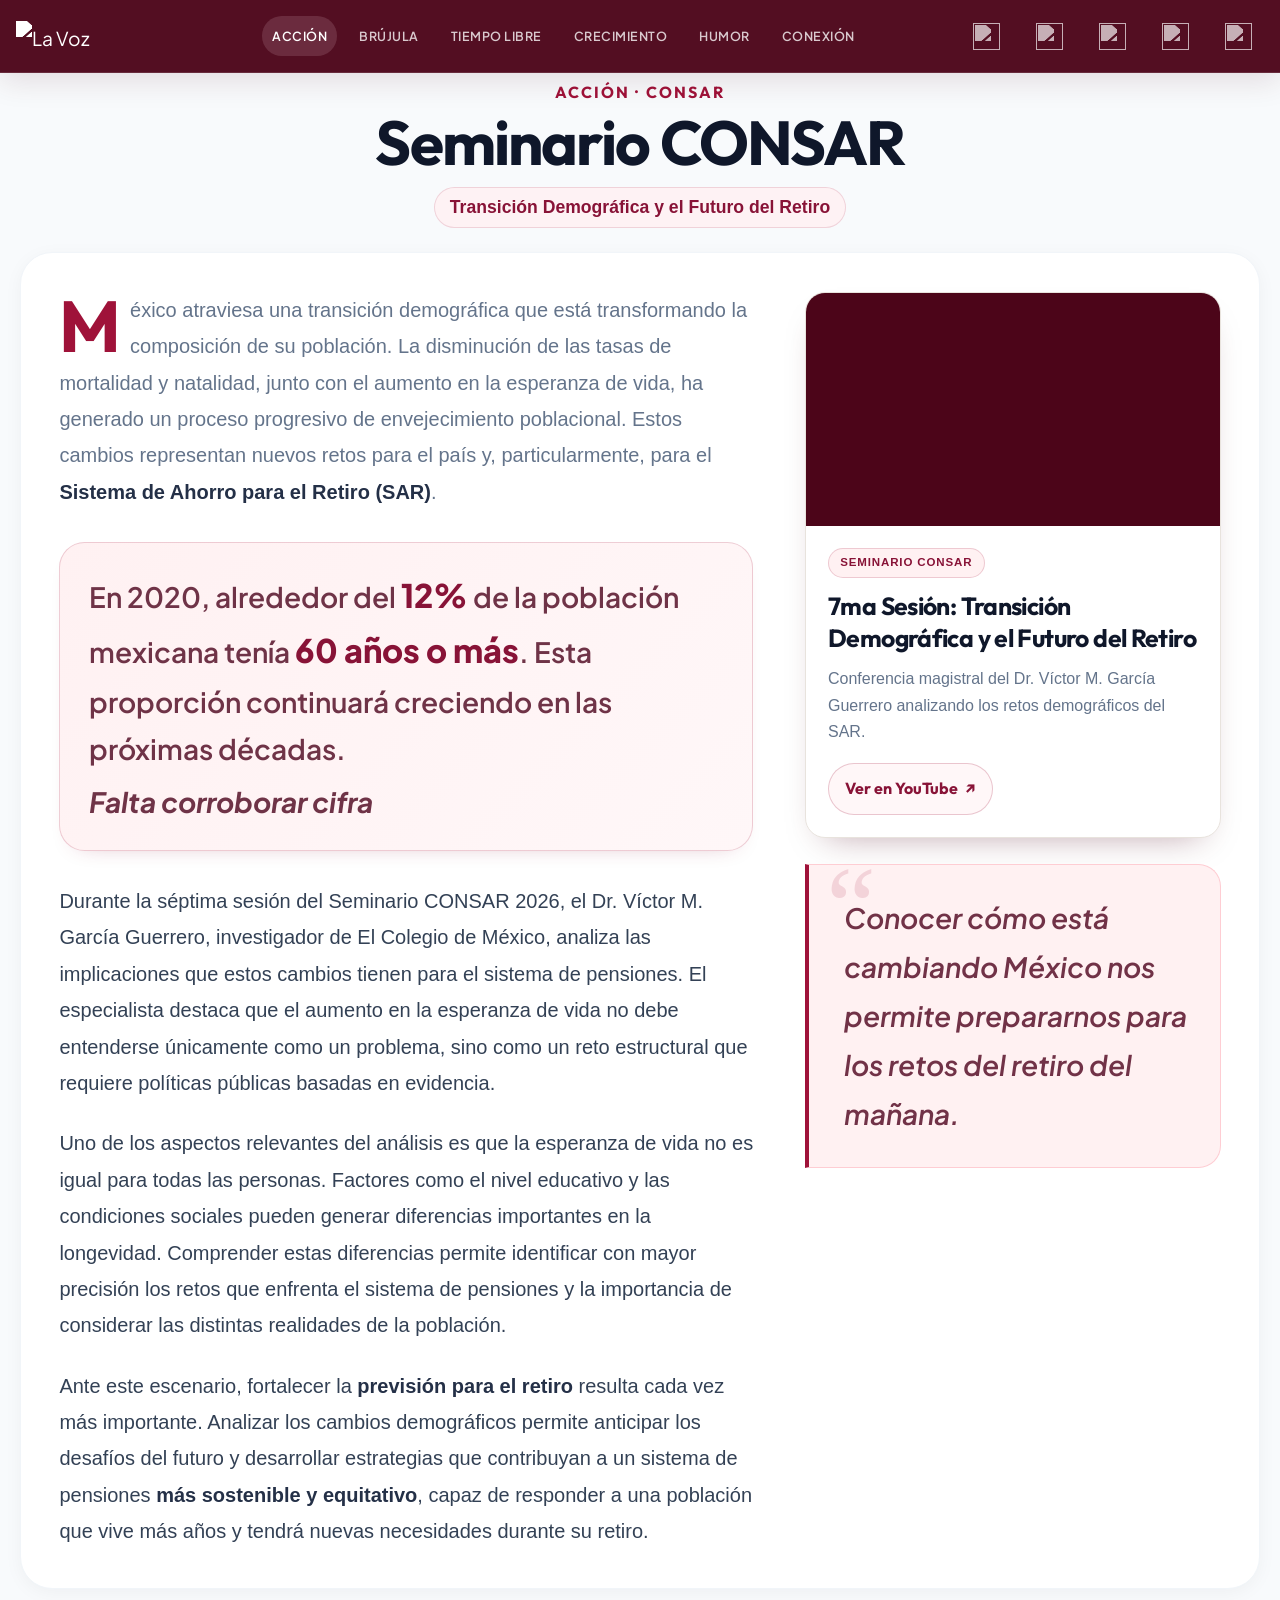
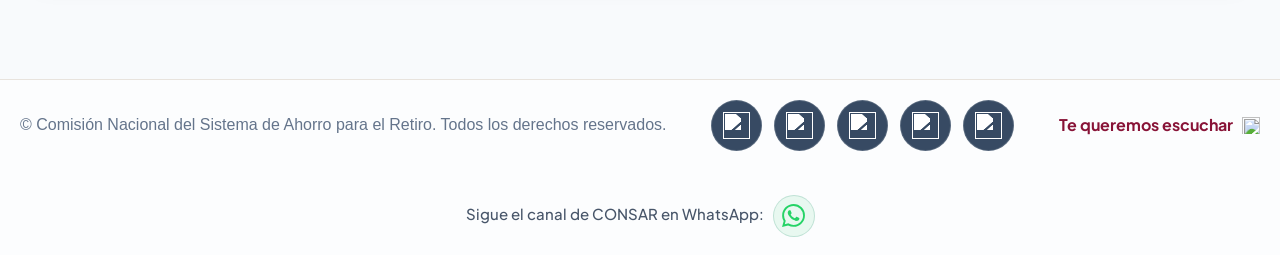
==== accion.html @ e06fd796 "Cambios de ayer" ====
<!doctype html>
<html lang="es">
<head>
    <script async src="https://www.googletagmanager.com/gtag/js?id=G-C08WHWTTN7"></script>
    <script>
        window.dataLayer = window.dataLayer || [];
        function gtag() { dataLayer.push(arguments); }
        gtag('js', new Date());
        gtag('config', 'G-C08WHWTTN7');
    </script>
    <meta charset="utf-8">
    <meta name="viewport" content="width=device-width, initial-scale=1">
    <meta name="description" content="Seminario CONSAR.">
    <meta name="theme-color" content="#4c0519">
    <title>La Voz | Acción</title>
    <link rel="icon" href="img/favicon_la_voz.webp" type="image/webp">
    <link rel="preconnect" href="https://fonts.googleapis.com">
    <link rel="preconnect" href="https://fonts.gstatic.com" crossorigin>
    <link href="https://fonts.googleapis.com/css2?family=DM+Serif+Display&amp;family=Outfit:wght@600;700;800&amp;family=Plus+Jakarta+Sans:wght@400;500;600;700;800&amp;display=swap" rel="stylesheet">
    <link rel="stylesheet" href="css/normalize.css">
    <link rel="stylesheet" href="css/style.css?v=20260825-2">
    <link rel="stylesheet" href="css/accion.css?v=20260826-1">
</head>

<body class="page-accion">
    <header class="header">
        <div class="header__container">
            <a class="header__logo" href="index.html" aria-label="Ir al inicio de La Voz">
                <img class="header__logo--img" src="img/logo_la_voz.svg" alt="La Voz" width="440" height="89">
            </a>

            <button class="hamburger" id="hamburger" type="button" aria-label="Abrir menú de navegación" aria-controls="nav-menu" aria-expanded="false">
                <span></span><span></span><span></span>
            </button>

            <nav class="navegacion" id="nav-menu" aria-label="Navegación principal">
                <a class="navegacion__enlace navegacion__enlace--activo" href="accion.html" aria-current="page">Acción</a>
                <a class="navegacion__enlace" href="brujula.html">Brújula</a>
                <a class="navegacion__enlace" href="tiempo_libre.html">Tiempo libre</a>
                <a class="navegacion__enlace" href="crecimiento.html">Crecimiento</a>
                <a class="navegacion__enlace" href="humor.html">Humor</a>
                <a class="navegacion__enlace" href="conexion.html">Conexión</a>
            </nav>

            <div class="header__topbar">
                <div class="iconsLinks" role="group" aria-label="Redes sociales de CONSAR">
                    <a href="https://www.facebook.com/ConsarMexico/?locale=es_LA" target="_blank" rel="noopener noreferrer" aria-label="Facebook de CONSAR"><img class="icon" src="img/icons/facebook.svg" alt=""></a>
                    <a href="https://x.com/consar_mx?lang=es" target="_blank" rel="noopener noreferrer" aria-label="X de CONSAR"><img class="icon" src="img/icons/twitterX.svg" alt=""></a>
                    <a href="https://www.instagram.com/consar_mx/?hl=es" target="_blank" rel="noopener noreferrer" aria-label="Instagram de CONSAR"><img class="icon" src="img/icons/instagram.svg" alt=""></a>
                    <a href="https://www.youtube.com/user/CONSARMexico" target="_blank" rel="noopener noreferrer" aria-label="YouTube de CONSAR"><img class="icon" src="img/icons/youtube.svg" alt=""></a>
                    <a href="https://www.tiktok.com/@consar_mx" target="_blank" rel="noopener noreferrer" aria-label="TikTok de CONSAR"><img class="icon" src="img/icons/tiktok.svg" alt=""></a>
                </div>
            </div>
        </div>
    </header>

    <main class="action-main" id="contenido-principal">
        <article class="action-article" id="action-article" aria-labelledby="action-title">
            <header class="action-article__header">
                <p class="action-kicker">Acción · CONSAR</p>
                <h1 id="action-title" style="font-size: clamp(44px, 6vw, 62px);">Seminario CONSAR</h1>
                <p class="action-deck">Transición Demográfica y el Futuro del Retiro</p>
            </header>

            <div class="action-card">
            <div class="action-layout">
                <div class="action-copy">
                    <p class="action-lead">México atraviesa una transición demográfica que está transformando la composición de su población. La disminución de las tasas de mortalidad y natalidad, junto con el aumento en la esperanza de vida, ha generado un proceso progresivo de envejecimiento poblacional. Estos cambios representan nuevos retos para el país y, particularmente, para el <strong>Sistema de Ahorro para el Retiro (SAR)</strong>.</p>

                    <aside class="action-stat" aria-label="Cifra demográfica destacada de la población mexicana en 2020">
                        <span>En 2020, alrededor del <strong class="action-stat__inline-value">12%</strong> de la población mexicana tenía <strong class="action-stat__inline-value">60 años o más</strong>. Esta proporción continuará creciendo en las próximas décadas. <em class="action-stat__note">Falta corroborar cifra</em></span>
                    </aside>

                    <p>Durante la séptima sesión del Seminario CONSAR 2026, el Dr. Víctor M. García Guerrero, investigador de El Colegio de México, analiza las implicaciones que estos cambios tienen para el sistema de pensiones. El especialista destaca que el aumento en la esperanza de vida no debe entenderse únicamente como un problema, sino como un reto estructural que requiere políticas públicas basadas en evidencia.</p>

                    <p>Uno de los aspectos relevantes del análisis es que la esperanza de vida no es igual para todas las personas. Factores como el nivel educativo y las condiciones sociales pueden generar diferencias importantes en la longevidad. Comprender estas diferencias permite identificar con mayor precisión los retos que enfrenta el sistema de pensiones y la importancia de considerar las distintas realidades de la población.</p>

                    <p>Ante este escenario, fortalecer la <strong>previsión para el retiro</strong> resulta cada vez más importante. Analizar los cambios demográficos permite anticipar los desafíos del futuro y desarrollar estrategias que contribuyan a un sistema de pensiones <strong>más sostenible y equitativo</strong>, capaz de responder a una población que vive más años y tendrá nuevas necesidades durante su retiro.</p>
                </div>

                <aside class="action-aside" aria-label="Contenido destacado de CONSAR">
                    <article class="action-media-card" aria-labelledby="seminario-video-title">
                        <div class="action-media-card__video">
                            <iframe src="https://www.youtube-nocookie.com/embed/Mvxvnb5dkEo" title="7ma Sesión del Seminario CONSAR: Transición Demográfica y el Futuro del Retiro" loading="lazy" referrerpolicy="strict-origin-when-cross-origin" allow="accelerometer; autoplay; clipboard-write; encrypted-media; gyroscope; picture-in-picture; web-share" allowfullscreen></iframe>
                        </div>
                        <div class="action-media-card__content">
                            <p class="action-media-card__badge">Seminario CONSAR</p>
                            <h2 id="seminario-video-title">7ma Sesión: Transición Demográfica y el Futuro del Retiro</h2>
                            <p>Conferencia magistral del Dr. Víctor M. García Guerrero analizando los retos demográficos del SAR.</p>
                            <a href="https://www.youtube.com/watch?v=Mvxvnb5dkEo" target="_blank" rel="noopener noreferrer">Ver en YouTube <span aria-hidden="true">↗</span></a>
                        </div>
                    </article>
                    <blockquote class="action-summary">
                        <span aria-hidden="true">“</span>
                        <p>Conocer cómo está cambiando México nos permite prepararnos para los retos del retiro del mañana.</p>
                    </blockquote>
                </aside>
            </div>
            </div>
        </article>
    </main>

    <footer class="footer">
        <div class="footer__inner">
            <p class="footer__texto2">© Comisión Nacional del Sistema de Ahorro para el Retiro. Todos los derechos reservados.</p>
            <div class="footer-socials" role="group" aria-label="Redes sociales de CONSAR">
                <a href="https://www.facebook.com/ConsarMexico/?locale=es_LA" target="_blank" rel="noopener noreferrer" aria-label="Facebook de CONSAR"><img src="img/icons/facebook.svg" alt=""></a>
                <a href="https://x.com/consar_mx?lang=es" target="_blank" rel="noopener noreferrer" aria-label="X de CONSAR"><img src="img/icons/twitterX.svg" alt=""></a>
                <a href="https://www.instagram.com/consar_mx/?hl=es" target="_blank" rel="noopener noreferrer" aria-label="Instagram de CONSAR"><img src="img/icons/instagram.svg" alt=""></a>
                <a href="https://www.youtube.com/user/CONSARMexico" target="_blank" rel="noopener noreferrer" aria-label="YouTube de CONSAR"><img src="img/icons/youtube.svg" alt=""></a>
                <a href="https://www.tiktok.com/@consar_mx" target="_blank" rel="noopener noreferrer" aria-label="TikTok de CONSAR"><img src="img/icons/tiktok.svg" alt=""></a>
            </div>
            <a class="footer__contact" href="mailto:comunicacion_interna@consar.gob.mx"><span>Te queremos escuchar</span><img class="icon--sobre" src="img/icons/sobre.svg" alt="" width="32" height="32"></a>
        </div>
        <p class="footer__whatsapp-row">Sigue el canal de CONSAR en WhatsApp: <a href="https://whatsapp.com/channel/0029VbD3v7bCsU9HXTioib1q" target="_blank" rel="noopener noreferrer" aria-label="Abrir canal de CONSAR en WhatsApp"><img src="img/icons/whatsapp.svg" alt="" aria-hidden="true"></a></p>
    </footer>

    <script src="js/logica.js?v=20260821-2"></script>
</body>
</html>
---- css/style.css ----
:root {
    --primario: #c400ff;
    --primarioAccion: #ef3e3e;
    --primarioBrujula: #0010ff;
    --primarioTiempo: #fc00c0;
    --primarioCrecimiento: #ede053;
    --primarioHumor: #e75915;
    --primarioConexion: #04d334;
    --blanco: white;
    --gris: rgb(95, 93, 93);
    --negro: black;
    --footer: rgb(106, 108, 108);
    --azul: rgb(25, 25, 254);
    --rojo: rgb(219, 102, 102);

    /** Fuentes principales **/
    --fuentePrimaria: "Montserrat", sans-serif;
    --fuenteSecundaria: "Audiowide", sans-serif;
    --fuenteSecundaria2: "Ephesis", cursive;
    --fuenteContenidos: "Noto Sans", sans-serif;
    /* "Roboto Mono", monospace; */
}

/** Snipet **/
/** "https://www.paulirish.com/2012/box-sizing-border-box-ftw/" **/
html {
    box-sizing: border-box;
    font-size: 62.5%;
    /** 1 rem es 10px **/
}

/* --------------- GOLBALES --------------- */
*,
*:before,
*:after {
    box-sizing: inherit;
}

/** Globales **/
body {
    background-color: var(--primario);
    font-size: 1.6rem;
    line-height: 1.5;
}

h1 {
    font-size: 8rem;
    color: var(--negro);
    font-family: var(--fuenteSecundaria);
}

p {
    font-family: Arial, Helvetica, sans-serif;
    font-size: 1.8rem;
    color: var(--negro);
}

a {
    text-decoration: none;
}

img {
    max-width: 100%;
}

/** ---------------- Header Institucional ---------------- **/
:root {
    --color-navy: #0b2341;
    --color-navy-dark: #061528;
    --color-azul-acento: #0070d2;
    --color-azul-hover: #38bdf8;
    --sombra-header: 0 4px 20px rgba(6, 21, 40, 0.15);
}

.header {
    background: linear-gradient(180deg, var(--color-navy) 0%, var(--color-navy-dark) 100%) !important;
    position: sticky;
    top: 0;
    z-index: 1000;
    box-shadow: var(--sombra-header);
    width: 100%;
    display: block;
    padding: 0;
}

@media (min-width: 768px) {
    .header {
        position: sticky;
        width: 100%;
        display: block;
        padding: 0;
        background: linear-gradient(180deg, var(--color-navy) 0%, var(--color-navy-dark) 100%) !important;
    }
}

.header__container {
    max-width: 1280px;
    margin: 0 auto;
    padding: 1.5rem 2.5rem 0.5rem;
    position: relative;
    display: flex;
    flex-direction: column;
    align-items: center;
}

/* Redes Sociales en la esquina superior derecha */
.header__topbar {
    width: 100%;
    display: flex;
    justify-content: flex-end;
    align-items: center;
    position: absolute;
    top: 1.5rem;
    right: 2.5rem;
    z-index: 10;
}

.iconsLinks {
    display: flex;
    align-items: center;
    gap: 1.2rem;
    padding: 0;
    margin: 0;
}

.iconsLinks a {
    display: flex;
    align-items: center;
    justify-content: center;
    width: 3.4rem;
    height: 3.4rem;
    border-radius: 50%;
    background-color: rgba(255, 255, 255, 0.08);
    transition: all 0.25s ease;
    opacity: 0.9;
}

.iconsLinks a:hover {
    transform: translateY(-2px);
    background-color: rgba(255, 255, 255, 0.2);
    opacity: 1;
}

.iconsLinks .icon {
    width: 2rem;
    height: 2rem;
}

/* Patrón único de redes sociales para todas las cabeceras del portal */
.header .header__topbar .iconsLinks {
    display: flex;
    align-items: center;
    gap: 0.75rem;
    padding: 0;
    margin: 0;
}

.header .header__topbar .iconsLinks a {
    display: grid;
    place-items: center;
    width: 3.2rem;
    height: 3.2rem;
    border: 1px solid transparent;
    border-radius: 50%;
    background: transparent;
    opacity: 0.78;
    transition: opacity 0.2s ease, filter 0.2s ease, background-color 0.2s ease, transform 0.2s ease;
}

.header .header__topbar .iconsLinks a:hover,
.header .header__topbar .iconsLinks a:focus-visible {
    background-color: rgb(255 255 255 / 10%);
    opacity: 1;
    filter: brightness(1.12);
    transform: translateY(-1px);
}

.header .header__topbar .iconsLinks a:focus-visible {
    outline: 2px solid rgb(255 255 255 / 72%);
    outline-offset: 2px;
}

.header .header__topbar .iconsLinks .icon {
    display: block;
    width: 1.7rem;
    height: 1.7rem;
    filter: brightness(0) invert(1);
}

/* Logo Central */
.header__branding {
    margin: 0.5rem 0 1.5rem;
    display: flex;
    justify-content: center;
    align-items: center;
}

.header__logo {
    display: inline-block;
    transition: transform 0.3s ease, filter 0.3s ease;
    width: auto;
    margin: 0;
}

.header__logo:hover {
    transform: scale(1.02);
    filter: drop-shadow(0 0 12px rgba(255, 255, 255, 0.25));
}

.header__logo--img {
    width: 28rem;
    max-width: 90vw;
    height: auto;
    display: block;
    margin: 0 auto;
}

@media (min-width: 768px) {
    .header__logo {
        margin: 0;
    }
    .header__logo--img {
        width: 28rem;
        margin: 0 auto;
    }
}

/** ---------------- footer ---------------- **/
.footer {
    background-color: var(--footer);
    text-align: center;
    padding: 2rem 1rem;
    /* Espaciado interno para que respire en el celular */
    margin-top: auto;
    display: flex;
    flex-direction: column;
    /* Apila los elementos verticalmente */
    gap: 1.5rem;
    /* Espacio entre el correo y los textos */
    align-items: center;
}

.correo {
    display: flex;
    justify-content: center;
    align-items: center;
    gap: 0.8rem;
}

.icon--sobre {
    width: 4rem;
}

.footer__texto,
.footer__texto2 {
    font-family: var(--fuentePrimaria);
    font-size: 1.4rem;
    color: var(--blanco);
    margin: 0.5rem 0;
}

.footer__texto {
    font-weight: bold;
}

/* ---------------- Navegación Institucional ---------------- */
.hamburger {
    display: none;
    cursor: pointer;
    background: none;
    border: none;
    padding: 0.8rem;
    flex-direction: column;
    gap: 5px;
    position: absolute;
    top: 1.8rem;
    left: 1.8rem;
    z-index: 1100;
}

.hamburger span {
    display: block;
    width: 26px;
    height: 3px;
    background-color: #ffffff;
    border-radius: 2px;
    transition: 0.3s ease;
}

.navegacion {
    display: flex;
    justify-content: center;
    align-items: center;
    gap: 3.5rem;
    width: 100%;
    padding: 1.2rem 0;
    border-top: 1px solid rgba(255, 255, 255, 0.12);
    background-color: transparent;
    transition: max-height 0.3s ease-in-out;
}

.navegacion__enlace {
    font-family: var(--fuentePrimaria);
    font-size: 1.4rem;
    font-weight: 600;
    letter-spacing: 1px;
    text-transform: uppercase;
    color: rgba(255, 255, 255, 0.9);
    position: relative;
    padding: 0.6rem 0.4rem;
    transition: color 0.25s ease;
    display: inline-flex;
    align-items: center;
    gap: 6px;
}

.navegacion__enlace::after {
    content: '';
    position: absolute;
    bottom: 0;
    left: 50%;
    width: 0;
    height: 2px;
    background-color: var(--color-azul-hover, #38bdf8);
    transition: width 0.25s ease, left 0.25s ease;
    border-radius: 2px;
}

.navegacion__enlace:hover {
    color: var(--color-azul-hover, #38bdf8);
}

.navegacion__enlace:hover::after,
.navegacion__enlace--activo::after {
    width: 100%;
    left: 0;
}

.navegacion__enlace--activo {
    color: var(--color-azul-hover, #38bdf8);
    font-weight: 700;
}

.gif {
    display: inline-block;
    width: 2.8rem;
    height: auto;
    vertical-align: middle;
}

.navegacion__enlace--gif {
    display: inline-flex;
    align-items: center;
    gap: 6px;
    text-decoration: none;
}

/* --- Ajustes para Móvil (768px o menos) --- */
@media (max-width: 768px) {
    .header__container {
        padding: 1.2rem 1.5rem;
        flex-direction: row;
        justify-content: center;
    }

    .header__topbar {
        position: static;
        width: auto;
        margin-left: auto;
    }

    .iconsLinks {
        gap: 0.8rem;
    }

    .iconsLinks a {
        width: 2.8rem;
        height: 2.8rem;
    }

    .iconsLinks .icon {
        width: 1.8rem;
        height: 1.8rem;
    }

    .header__branding {
        margin: 0;
    }

    .header__logo--img {
        width: 18rem;
    }

    .hamburger {
        display: flex;
    }

    .navegacion {
        display: flex;
        flex-direction: column;
        gap: 1.5rem;
        position: absolute;
        top: 100%;
        left: 0;
        width: 100%;
        background-color: var(--color-navy, #0b2341);
        padding: 0;
        max-height: 0;
        overflow: hidden;
        opacity: 0;
        visibility: hidden;
        box-shadow: 0 10px 20px rgba(0, 0, 0, 0.25);
        border-top: 1px solid rgba(255, 255, 255, 0.1);
        transition: max-height 0.4s ease, opacity 0.3s ease, padding 0.4s ease;
        z-index: 100;
    }

    .navegacion--active {
        opacity: 1;
        visibility: visible;
        max-height: 450px;
        padding: 2rem 0;
    }

    .navegacion__enlace {
        width: 100%;
        text-align: center;
        justify-content: center;
        padding: 1rem 0;
    }

    .navegacion__enlace::after {
        display: none;
    }

    .navegacion__enlace:hover {
        background-color: rgba(255, 255, 255, 0.08);
    }
}

/* ----------------- Paguina de INICIO ----------------- */
.seccion__inicio {
    display: flex;
    justify-content: center;
    padding: 0 0 3rem 0;
}

.grid__caja--inicio {
    border: 0.1rem solid black;
    /* Borde exterior */
    box-shadow: inset 0 0 0 0.2rem black;
    /* Borde interno */

    position: relative;
    display: grid;
    grid-template-columns: repeat(2, 1fr);
    align-items: center;
    width: 90%;
    background-color: var(--blanco);
    padding: 1rem;
    border-radius: 1rem;
    gap: 1rem;

    /* Imagen de fondo en el contenedor */
    background-image: url(../img/mesa.svg);
    background-size: cover;
    /* Hace que cubra todo el contenedor */
    background-position: center;
    /* Centra la imagen */
    background-repeat: no-repeat;
    /* Evita que se repita */
}

@media (min-width: 768px) {
    .grid__caja--inicio {
        grid-template-columns: repeat(3, 1fr);
    }
}

.puerquito {
    display: flex;
    width: 100%;
    justify-self: center;
    animation:
        aparecer 0.8s cubic-bezier(0.25, 0.46, 0.45, 0.94) both,
        flotar 3s ease-in-out infinite 0.8s;
}

@media (min-width: 768px) {
    .puerquito {
        grid-column: 1/2;
        grid-row: 1/4;
    }
}

/* Animación de entrada */
@keyframes aparecer {
    0% {
        transform: translateX(-50px);
        opacity: 0;
    }

    100% {
        transform: translateX(0);
        opacity: 1;
    }
}

/* Animación de bucle */
@keyframes flotar {

    0%,
    100% {
        transform: translateY(0);
    }

    50% {
        transform: translateY(-15px);
    }
}

.mes__img {
    position: relative;
    justify-self: center;
}

.boton__puntero {
    display: flex;
    
    justify-content: center;
   
    align-items: center;
    
    gap: 0rem;
   
    width: 100%;
    grid-column: 1/3;
    grid-row: 2/3;
}

@media (min-width: 768px) {
    .boton__puntero {
        grid-column: 2/3;
        grid-row: 2/3;
        position: relative;
        bottom: 150%;
    }
}


.puntero {
    justify-self: start;
    position: relative;
    width: 4rem;
}

.botonCumpleaños {
    display: table;
    align-items: center;
    width: 15rem;
}

.imagen_temporada {
    display: flex;
    width: 80%;
    justify-self: flex-end;
    align-self: end;
    /* ... tus estilos actuales ... */
    animation: aparecer_imagen_temporada 0.8s cubic-bezier(0.25, 0.46, 0.45, 0.94) both;
}

@media (min-width: 768px) {
    .imagen_temporada {
        width: 70%;
    }
}

@keyframes aparecer_imagen_temporada {
    0% {
        transform: translateX(50px);
        /* Viene desde la derecha */
        opacity: 0;
    }

    100% {
        transform: translateX(0);
        opacity: 1;
    }
}

/* --------- Efecto boton cumpleaños -------- */
.botonCumpleaños__boton {
    text-transform: uppercase;
    padding: 14px 28px;
    font-size: 18px;
    font-family: var(--fuentePrimaria);
    color: #fff;
    /* Fondo inicial */
    background: #c022b5;
    border: none;
    border-radius: 50px;
    cursor: pointer;
    box-shadow: 0 8px 20px rgba(255, 111, 145, 0.45);

    /* Preparar la transición de tamaño */
    transition: transform 0.2s ease;

    /* Aplicar la animación de colores infinita */
    animation: coloresVivos 6s infinite alternate;
}

/* Efecto de aumento de tamaño al pasar el mouse (15% más grande) */
.botonCumpleaños__boton:hover {
    transform: scale(1.15);
}

/* Animación de los colores del botón */
@keyframes coloresVivos {
    0% {
        background-color: #c022b5;
        /* Color 1 */
    }

    50% {
        background-color: #ff9671;
        /* Color 2 */
    }

    100% {
        background-color: #27d282;
        /* Color 3 */
    }
}

.contenedor__mes {
    display: grid;
    width: 100%;
    grid-column: 1/3;
    grid-row: 2/3;
}

@media (min-width: 768px) {
    .contenedor__mes {
        grid-column: 2/3;
        grid-row: 1/2;
    }
}


.texto__caja--auto {
    display: inline-flex;
    padding: 0 1rem;
    font-family: var(--fuentePrimaria);
    text-transform: uppercase;
    background-color: var(--negro);
    color: var(--blanco);
    border-radius: 1rem;
    justify-content: center;
    font-weight: bold;
    font-size: 4rem;
    margin-top: 0;
    /* Quita el espacio exterior arriba */
    margin-bottom: 0;
    /* Quita el espacio exterior abajo */
    padding-top: 0;
    /* Quita el espacio interior arriba */
    padding-bottom: 0;
    /* Quita el espacio interior abajo */
    justify-self: flex-end;
}

.titulo_mes {
    font-family: var(--fuenteSecundaria);
    /**font-weight: bold;**/
    font-size: 12rem;
    margin-top: 0;
    /* Quita el espacio exterior arriba */
    margin-bottom: 0;
    /* Quita el espacio exterior abajo */
    padding-top: 0;
    /* Quita el espacio interior arriba */
    padding-bottom: 0;
    /* Quita el espacio interior abajo */
    justify-self: center;
}
/* Redes sociales del footer: patrón común */
.footer .footer-socials {
    display: flex;
    flex-direction: row;
    flex-wrap: nowrap;
    align-items: center;
    justify-content: center;
    gap: 0.75rem;
    margin: 0;
    padding: 0;
}
.footer .footer-socials a {
    display: grid;
    place-items: center;
    flex: 0 0 3.2rem;
    width: 3.2rem;
    height: 3.2rem;
    border: 1px solid rgb(255 255 255 / 16%);
    border-radius: 50%;
    background: #0b2341;
    opacity: 0.82;
    transition: opacity 0.2s ease, filter 0.2s ease, background-color 0.2s ease, transform 0.2s ease;
}
.footer .footer-socials a:hover,
.footer .footer-socials a:focus-visible {
    background-color: #123a68;
    opacity: 1;
    filter: brightness(1.1);
    transform: translateY(-1px);
}
.footer .footer-socials a:focus-visible {
    outline: 2px solid #60a5fa;
    outline-offset: 2px;
}
.footer .footer-socials img {
    display: block;
    width: 1.7rem;
    height: 1.7rem;
    filter: brightness(0) invert(1);
}

/* Iconos del header: valores calculados de la página Acción */
.header .header__topbar .iconsLinks {
    gap: 12px !important;
}

.header .header__topbar .iconsLinks a {
    width: 51px !important;
    height: 51px !important;
}

.header .header__topbar .iconsLinks .icon {
    width: 27px !important;
    height: 27px !important;
}

/* Footer uniforme: valores calculados de la página Acción */
.footer {
    padding: 0 !important;
    border-top: 1px solid #e8e3dd !important;
    background: rgb(255 255 255 / 64%) !important;
}

.footer .footer__inner {
    width: min(calc(100% - 32px), 1240px) !important;
    min-height: 86px !important;
    margin-inline: auto !important;
    padding: 20px 0 !important;
    display: flex !important;
    flex-direction: row !important;
    align-items: center !important;
    justify-content: space-between !important;
    gap: 20px !important;
    text-align: left !important;
}

.footer .footer__texto2 {
    font-family: var(--fuentePrimaria) !important;
    font-size: 16px !important;
    font-weight: 400 !important;
    line-height: 1.6 !important;
    color: #64748b !important;
    margin: 0 !important;
}

.footer .footer__contact {
    display: inline-flex !important;
    align-items: center !important;
    gap: 9px !important;
    font-family: "Plus Jakarta Sans", sans-serif !important;
    font-size: 16px !important;
    font-weight: 700 !important;
    line-height: 1.6 !important;
    color: #881337 !important;
    white-space: nowrap !important;
    text-decoration: none !important;
}

.footer .footer-socials {
    gap: 12px !important;
}

.footer .footer-socials a {
    flex-basis: 51px !important;
    width: 51px !important;
    height: 51px !important;
}

.footer .footer-socials img {
    width: 27px !important;
    height: 27px !important;
}

.footer .icon--sobre {
    width: 18px !important;
    height: 18px !important;
    filter: none !important;
}

.footer .footer__whatsapp-row {
    width: min(calc(100% - 32px), 1240px);
    margin: 0 auto;
    padding: 0 16px 18px;
    color: #475569;
    font-family: "Plus Jakarta Sans", sans-serif;
    font-size: 15px;
    font-weight: 500;
    line-height: 1.6;
    text-align: center;
}

.footer .footer__whatsapp-row a {
    width: 42px;
    height: 42px;
    display: inline-grid;
    place-items: center;
    margin-left: 6px;
    vertical-align: middle;
    color: #087f5b;
    background: #e8f8f0;
    border: 1px solid rgb(8 127 91 / 18%);
    border-radius: 50%;
    text-decoration: none;
    transition: color .2s ease, background-color .2s ease, transform .2s ease, box-shadow .2s ease;
}

.footer .footer__whatsapp-row img { width: 23px; height: 23px; display: block; }

.footer .footer__whatsapp-row a:hover,
.footer .footer__whatsapp-row a:focus-visible {
    color: #075e54;
    background: #d9f4e6;
    box-shadow: 0 7px 18px rgb(7 94 84 / 18%);
    transform: translateY(-2px);
}

@media (max-width: 860px) {
    .footer .footer__inner {
        width: min(calc(100% - 20px), 1240px) !important;
        min-height: 112px !important;
        flex-direction: column !important;
        justify-content: center !important;
        text-align: center !important;
    }

    .footer .footer__whatsapp-row {
        width: min(calc(100% - 20px), 1240px);
        padding-inline: 10px;
        font-size: 14px;
    }
}
---- css/accion.css ----
@import url("https://fonts.googleapis.com/css2?family=DM+Serif+Display&family=Outfit:wght@600;700;800&family=Plus+Jakarta+Sans:wght@400;500;600;700&display=swap");

:root {
  --action-bg: #f8fafc;
  --action-surface: #fff;
  --action-text: #0f172a;
  --action-body: #334155;
  --action-muted: #64748b;
  --action-wine-dark: #4c0519;
  --action-wine: #881337;
  --action-wine-light: #9f1239;
  --action-blush: #fff1f2;
  --action-gold: #c79a45;
  --action-border: #e8e3dd;
  --action-shadow: 0 4px 20px -2px rgba(15, 23, 42, .05);
  --action-ease: cubic-bezier(.16, 1, .3, 1);
}

html { font-size: 100%; scroll-behavior: smooth; }

body.page-accion {
  min-height: 100vh;
  margin: 0;
  background: var(--action-bg);
  color: var(--action-body);
  font-family: "Plus Jakarta Sans", sans-serif;
  font-size: 1rem;
  line-height: 1.8;
}

.page-accion *, .page-accion *::before, .page-accion *::after { box-sizing: border-box; }
.page-accion a { text-underline-offset: .2em; }

.header {
  position: sticky;
  z-index: 1000;
  top: 0;
  min-height: 72px;
  height: 73px;
  border-bottom: 1px solid rgba(255,255,255,.12);
  background: rgba(76, 5, 25, .96) !important;
  box-shadow: 0 8px 30px rgba(76, 5, 25, .12);
  backdrop-filter: blur(12px);
}

.header__container {
  display: grid;
  grid-template-columns: 150px minmax(0, 1fr) auto;
  align-items: center;
  gap: 24px;
  width: min(calc(100% - 32px), 1320px);
  height: 100%;
  margin-inline: auto;
  padding: 0;
}

.header__logo { display: block; margin: 0; transition: opacity .2s ease; }
.header__logo:hover { transform: none; filter: none; opacity: .82; }
.header__logo--img { display: block; width: 150px; height: auto; margin: 0; object-fit: contain; filter: brightness(0) invert(1); }
.navegacion { display: flex; align-items: center; justify-content: center; gap: clamp(3px, 1vw, 12px); width: auto; margin: 0; padding: 0; border: 0; }

.navegacion__enlace {
  display: inline-flex;
  align-items: center;
  min-height: 40px;
  padding: 9px 10px;
  border-radius: 999px;
  color: rgba(255,255,255,.78);
  font-family: "Plus Jakarta Sans", sans-serif;
  font-size: 12.5px;
  font-weight: 600;
  letter-spacing: .04em;
  line-height: 1;
  text-decoration: none;
  transition: color 220ms ease, background 220ms ease, transform 220ms var(--action-ease);
}

.navegacion__enlace:hover, .navegacion__enlace:focus-visible { background: rgba(255,255,255,.09); color: #fff; outline: 0; transform: translateY(-1px); }
.navegacion__enlace--activo { background: rgba(255,228,230,.14); color: #fff; }
.navegacion__enlace::after { display: none; }
@media (hover: hover) and (pointer: fine) {
  .page-accion .navegacion__enlace { position: relative; }
  .page-accion .navegacion__enlace::after { content: ""; position: absolute; right: 10px; bottom: 5px; left: 10px; display: block; width: auto; height: 2px; background: #fda4af; border-radius: 99px; box-shadow: 0 0 7px rgb(253 164 175 / 72%); transform: scaleX(0); transform-origin: center; transition: transform 300ms var(--action-ease); }
  .page-accion .navegacion__enlace:hover::after, .page-accion .navegacion__enlace:focus-visible::after { right: 10px; left: 10px; width: auto; transform: scaleX(1); }
}
.header__topbar { position: static; display: block; width: auto; margin: 0; }
.iconsLinks { display: flex; align-items: center; gap: 5px; }

.iconsLinks a {
  display: grid;
  width: 32px;
  height: 32px;
  place-items: center;
  border: 1px solid rgba(255,255,255,.16);
  border-radius: 50%;
  color: rgba(255,255,255,.82);
  transition: border-color 220ms ease, background 220ms ease, color 220ms ease, transform 220ms var(--action-ease);
}

.iconsLinks a:hover, .iconsLinks a:focus-visible { border-color: rgba(255,255,255,.35); background: rgba(255,255,255,.1); color: #fff; outline: 0; transform: translateY(-2px); }
.iconsLinks .icon { width: 17px; height: 17px; filter: brightness(0) invert(1); opacity: .86; }
.hamburger { display: none; width: 42px; height: 42px; margin-left: auto; padding: 0; border: 1px solid rgba(255,255,255,.18); border-radius: 11px; background: transparent; color: #fff; }
.hamburger__line { display: block; width: 19px; height: 2px; margin: 4px auto; border-radius: 2px; background: currentColor; }

.action-main { width: min(100% - 2rem, 1240px); margin-inline: auto; padding: .5rem 0 clamp(4rem,7vw,7rem); }
.action-article__header { max-width: 940px; margin: 0 auto; text-align: center; }
.action-kicker { margin: 0 0 .25rem; color: var(--action-wine-light); font-family: "Outfit", sans-serif; font-size: .78rem; font-weight: 700; letter-spacing: .13em; line-height: 1.4; text-transform: uppercase; }

.action-article__header h1 {
  max-width: 900px;
  margin: 0 auto;
  color: var(--action-text);
  font-family: "Outfit", sans-serif;
  font-size: clamp(1.75rem, 2.45vw, 2rem);
  font-weight: 700;
  letter-spacing: -.03em;
  line-height: 1.15;
  text-wrap: balance;
}

.action-deck { display: inline-flex; align-items: center; margin: .5rem 0 1.5rem; padding: .5rem .9rem; border: 1px solid rgba(159,18,57,.14); border-radius: 999px; background: rgba(255,241,242,.82); color: var(--action-wine); font-size: .84rem; font-weight: 700; line-height: 1.35; }
.action-card { padding: clamp(2rem,3vw,3.2rem); border: 1px solid #f1f5f9; border-radius: 2rem; background: var(--action-surface); box-shadow: var(--action-shadow); }
.action-layout { display: grid; grid-template-columns: minmax(0,1.5fr) minmax(26rem,.72fr); align-items: start; gap: clamp(2.4rem,4vw,5rem); }
.action-copy { min-width: 0; }
.action-copy p { margin: 0 0 1.5rem; color: var(--action-body); font-size: clamp(1rem,.97rem + .18vw,1.08rem); line-height: 1.82; text-wrap: pretty; }
.action-copy > .action-lead { color: var(--action-muted); font-size: 1.125rem; line-height: 1.8; }
.action-copy > .action-lead::first-letter { float: left; margin: .08em .12em 0 0; color: var(--action-wine-light); font-family: "Outfit", sans-serif; font-size: 3.6em; font-weight: 700; line-height: .78; }
.action-copy p:last-child { margin-bottom: 0; }
.action-copy strong { color: #243047; font-weight: 700; }

.action-stat { display: grid; grid-template-columns: 1fr; align-items: center; gap: 1.6rem; margin: 2rem 0; padding: 1.5rem 1.8rem; border: 1px solid rgba(159,18,57,.18); border-radius: 1.6rem; background: linear-gradient(135deg,#fff1f2,#fff7f8); box-shadow: 0 10px 24px -20px rgba(136,19,55,.45); }
.action-stat strong { color: var(--action-wine); font-family: "Outfit",sans-serif; font-size: clamp(3.4rem,4vw,4.8rem); font-weight: 700; letter-spacing: -.045em; line-height: 1; }
.action-stat span { color: #6f3347; font-size: 1.35rem; font-weight: 600; line-height: 1.5; }
.action-stat strong.action-stat__inline-value { display: inline; font-family: inherit; font-size: 1.16em; font-weight: 800; letter-spacing: normal; line-height: inherit; }
.action-stat .action-stat__note { display: block; margin-top: .35rem; font-weight: 700; }

.action-aside { position: sticky; top: 92px; display: grid; gap: 1.6rem; min-width: 0; }
.action-media-card { overflow: hidden; border: 1px solid var(--action-border); border-radius: 1.25rem; background: var(--action-surface); box-shadow: 0 16px 34px -20px rgba(76,5,25,.4); }
.action-media-card__video { aspect-ratio: 16 / 9; overflow: hidden; border-radius: 1rem 1rem 0 0; background: var(--action-wine-dark); }
.action-media-card__video iframe { display: block; width: 100%; height: 100%; border: 0; }
.action-media-card__content { padding: 1.4rem; }
.action-media-card__badge { width: fit-content; margin: 0 0 .75rem; padding: .38rem .7rem; color: var(--action-wine); background: var(--action-blush); border: 1px solid rgba(159,18,57,.18); border-radius: 999px; font-size: .72rem; font-weight: 800; letter-spacing: .075em; line-height: 1.35; text-transform: uppercase; }
.action-media-card h2 { margin: 0 0 .75rem; color: var(--action-text); font-family: "Outfit",sans-serif; font-size: 1.35rem; font-weight: 700; letter-spacing: -.025em; line-height: 1.3; }
.action-media-card__content > p:not(.action-media-card__badge) { margin: 0 0 1.1rem; color: var(--action-muted); font-size: .94rem; line-height: 1.65; }
.action-media-card__content > a { width: fit-content; min-height: 42px; padding: .65rem 1rem; display: inline-flex; align-items: center; justify-content: center; gap: .45rem; color: var(--action-wine); background: #fff7f8; border: 1px solid rgba(159,18,57,.22); border-radius: 999px; font-family: "Outfit",sans-serif; font-size: .88rem; font-weight: 700; text-decoration: none; transition: background-color 220ms ease, border-color 220ms ease, transform 220ms var(--action-ease); }
.action-media-card__content > a:hover, .action-media-card__content > a:focus-visible { color: var(--action-wine-dark); background: #fff1f2; border-color: rgba(159,18,57,.4); transform: translateY(-2px); }
.action-summary { position: relative; margin: 0; padding: 1.8rem 1.8rem 1.8rem 2.2rem; overflow: hidden; border: 1px solid #fecdd3; border-left: 4px solid var(--action-wine-light); border-radius: 0 1.4rem 1.4rem 0; background: var(--action-blush); }
.action-summary > span { position: absolute; top: -.9rem; left: 1.1rem; color: rgba(159,18,57,.13); font-family: Georgia,serif; font-size: 7rem; line-height: 1; }
.action-summary p { position: relative; margin: 0; color: #713247; font: italic 600 1.35rem/1.65 "Plus Jakarta Sans",sans-serif; }

.footer { border-top: 1px solid var(--action-border); background: rgba(255,255,255,.64); }
.footer__inner { display: flex; align-items: center; justify-content: space-between; gap: 1.25rem; width: min(100% - 2rem,1240px); min-height: 86px; margin-inline: auto; padding: 1.25rem 0; }
.footer__texto2, .footer__contact { margin: 0; color: var(--action-muted); font-size: .8rem; line-height: 1.6; }
.footer__contact { display: inline-flex; align-items: center; gap: .55rem; color: var(--action-wine); font-weight: 700; text-decoration: none; }
.footer__contact:hover, .footer__contact:focus-visible { text-decoration: underline; }
.icon--sobre { width: 18px; height: 18px; fill: currentColor; }

@media (max-width: 1080px) {
  .header__container { grid-template-columns: 130px minmax(0, 1fr); }
  .header__logo--img { width: 130px; }
  .header__topbar { display: none; }
  .navegacion__enlace { padding-inline: 7px; font-size: 11.5px; }
}

@media (max-width: 860px) {
  .header { min-height: 64px; height: 64px; }
  .header__container { position: relative; width: calc(100% - 24px); display: flex; flex-direction: row; justify-content: space-between; }
  .header__logo--img { width: 128px; height: auto; }
  .hamburger { display: block; }
  .navegacion { position: absolute; top: calc(100% + 1px); right: 0; left: 0; display: grid; max-height: 0; margin: 0; padding: 0 1rem; overflow: hidden; background: rgba(76,5,25,.985); opacity: 0; transition: max-height 300ms var(--action-ease), opacity 200ms ease, padding 300ms var(--action-ease); }
  .navegacion.is-open, .navegacion.navegacion--visible, .navegacion.navegacion--active { max-height: 480px; padding-block: .75rem 1rem; opacity: 1; visibility: visible; }
  .navegacion__enlace { justify-content: center; min-height: 42px; }
  .action-layout { grid-template-columns: 1fr; }
  .action-aside { position: static; width: min(100%, 560px); margin-inline: auto; }
}

@media (max-width: 600px) {
  .header__container, .action-main, .footer__inner { width: min(100% - 1.25rem,1240px); }
  .action-main { padding-top: .5rem; padding-bottom: 3.5rem; }
  .action-article__header { margin-bottom: 0; text-align: left; }
  .action-article__header h1 { margin-inline: 0; font-size: clamp(1.75rem, 8vw, 2rem); line-height: 1.15; }
  .action-deck { border-radius: 12px; }
  .action-card { padding: 2rem; border-radius: 1.6rem; }
  .action-stat { grid-template-columns: 1fr; gap: .7rem; padding: 1.5rem; }
  .footer__inner { flex-direction: column; justify-content: center; min-height: 112px; text-align: center; }
}

@media (prefers-reduced-motion: reduce) {
  html { scroll-behavior: auto; }
  .page-accion *, .page-accion *::before, .page-accion *::after { scroll-behavior: auto !important; transition-duration: .01ms !important; }
}

/* Escala de legibilidad: +30%, salvo la descripción secundaria del póster */
body.page-accion { font-size: 1.2rem; line-height: 1.8; }
.action-kicker { font-size: 1rem; }
.action-article__header h1 { max-width: 1080px; font-size: clamp(2.3rem, 3.2vw, 2.8rem); }
.action-deck { font-size: 1.1rem; }
.action-copy p { font-size: clamp(1.15rem, 1.1rem + .22vw, 1.25rem); line-height: 1.82; }
.action-copy > .action-lead { font-size: clamp(1.15rem, 1.1rem + .22vw, 1.25rem); line-height: 1.82; }
.action-stat span { font-size: 1.75rem; line-height: 1.7; }
.action-summary p { font-size: 1.75rem; line-height: 1.75; }
.action-media-card h2 { font-size: 1.55rem; }
.action-media-card__content > p:not(.action-media-card__badge) { font-size: 1rem; }
.action-media-card__content > a { min-height: 48px; font-size: 1rem; }
.footer__texto2, .footer__contact { font-size: 1rem; }

@media (max-width: 600px) {
  .action-article__header h1 { font-size: clamp(2.15rem, 9vw, 2.65rem); }
  .action-card { padding: 1.6rem; }
  .action-stat strong { font-size: 3.8rem; }
}
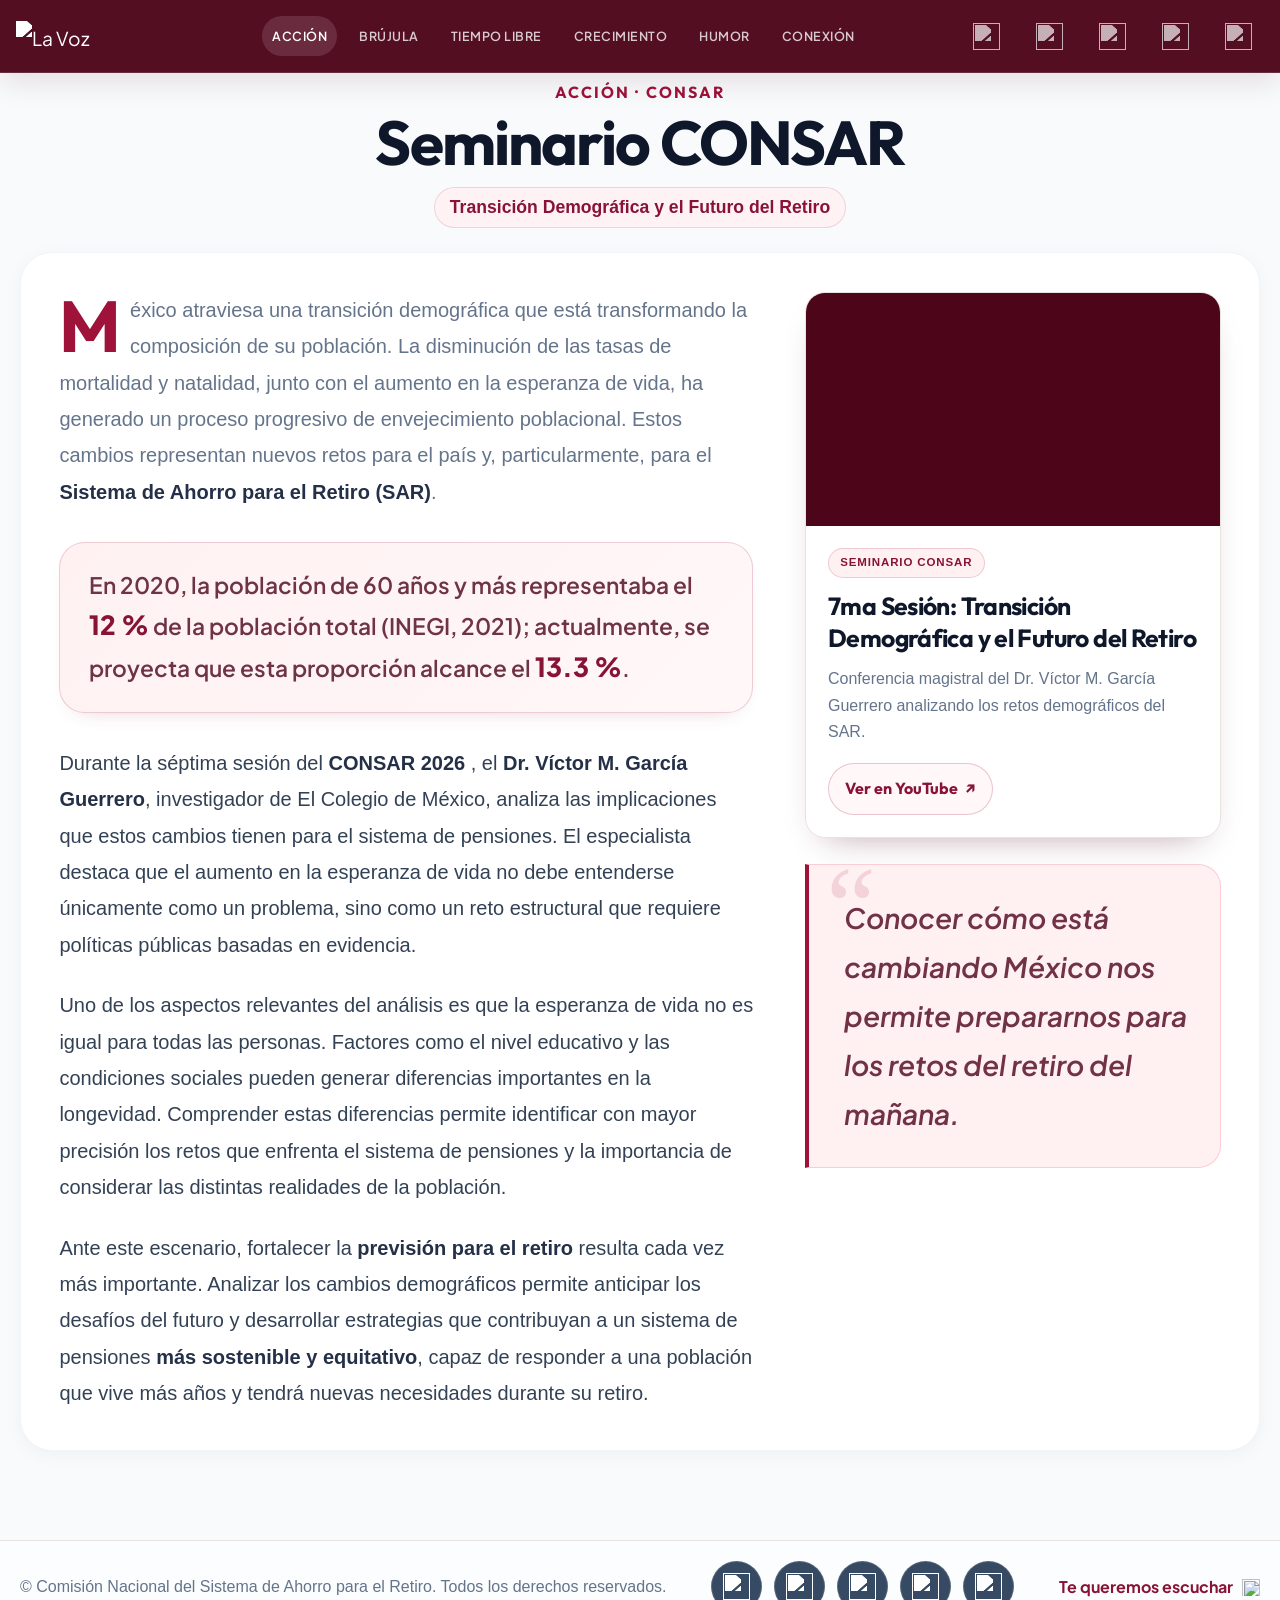
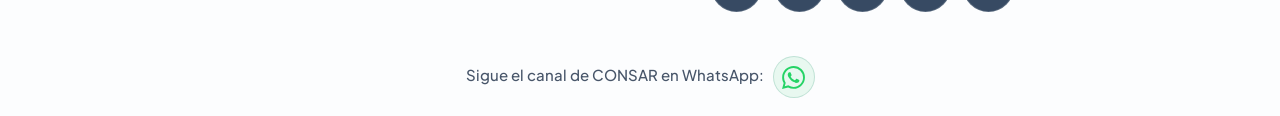
==== commit 2027bc6b: "Cambios del dia de hoy 28 de agosto" ====
--- a/accion.html
+++ b/accion.html
@@ -67,11 +67,11 @@
                 <div class="action-copy">
                     <p class="action-lead">México atraviesa una transición demográfica que está transformando la composición de su población. La disminución de las tasas de mortalidad y natalidad, junto con el aumento en la esperanza de vida, ha generado un proceso progresivo de envejecimiento poblacional. Estos cambios representan nuevos retos para el país y, particularmente, para el <strong>Sistema de Ahorro para el Retiro (SAR)</strong>.</p>
 
-                    <aside class="action-stat" aria-label="Cifra demográfica destacada de la población mexicana en 2020">
-                        <span>En 2020, alrededor del <strong class="action-stat__inline-value">12%</strong> de la población mexicana tenía <strong class="action-stat__inline-value">60 años o más</strong>. Esta proporción continuará creciendo en las próximas décadas. <em class="action-stat__note">Falta corroborar cifra</em></span>
+                    <aside class="action-stat" aria-label="Cifra demográfica destacada y proyección de la población mexicana de 60 años y más">
+                        <span>En 2020, la población de 60 años y más representaba el <strong class="action-stat__inline-value">12 %</strong> de la población total (INEGI, 2021); actualmente, se proyecta que esta proporción alcance el <strong class="action-stat__inline-value">13.3 %</strong>.</span>
                     </aside>
 
-                    <p>Durante la séptima sesión del Seminario CONSAR 2026, el Dr. Víctor M. García Guerrero, investigador de El Colegio de México, analiza las implicaciones que estos cambios tienen para el sistema de pensiones. El especialista destaca que el aumento en la esperanza de vida no debe entenderse únicamente como un problema, sino como un reto estructural que requiere políticas públicas basadas en evidencia.</p>
+                    <p>Durante la séptima sesión del <strong>CONSAR 2026</strong> , el <strong>Dr. Víctor M. García Guerrero</strong>, investigador de El Colegio de México, analiza las implicaciones que estos cambios tienen para el sistema de pensiones. El especialista destaca que el aumento en la esperanza de vida no debe entenderse únicamente como un problema, sino como un reto estructural que requiere políticas públicas basadas en evidencia.</p>
 
                     <p>Uno de los aspectos relevantes del análisis es que la esperanza de vida no es igual para todas las personas. Factores como el nivel educativo y las condiciones sociales pueden generar diferencias importantes en la longevidad. Comprender estas diferencias permite identificar con mayor precisión los retos que enfrenta el sistema de pensiones y la importancia de considerar las distintas realidades de la población.</p>
 
--- a/css/accion.css
+++ b/css/accion.css
@@ -197,7 +197,7 @@
 .action-deck { font-size: 1.1rem; }
 .action-copy p { font-size: clamp(1.15rem, 1.1rem + .22vw, 1.25rem); line-height: 1.82; }
 .action-copy > .action-lead { font-size: clamp(1.15rem, 1.1rem + .22vw, 1.25rem); line-height: 1.82; }
-.action-stat span { font-size: 1.75rem; line-height: 1.7; }
+.action-stat span { font-size: clamp(1.32rem, 1.26rem + .2vw, 1.45rem); line-height: 1.6; }
 .action-summary p { font-size: 1.75rem; line-height: 1.75; }
 .action-media-card h2 { font-size: 1.55rem; }
 .action-media-card__content > p:not(.action-media-card__badge) { font-size: 1rem; }
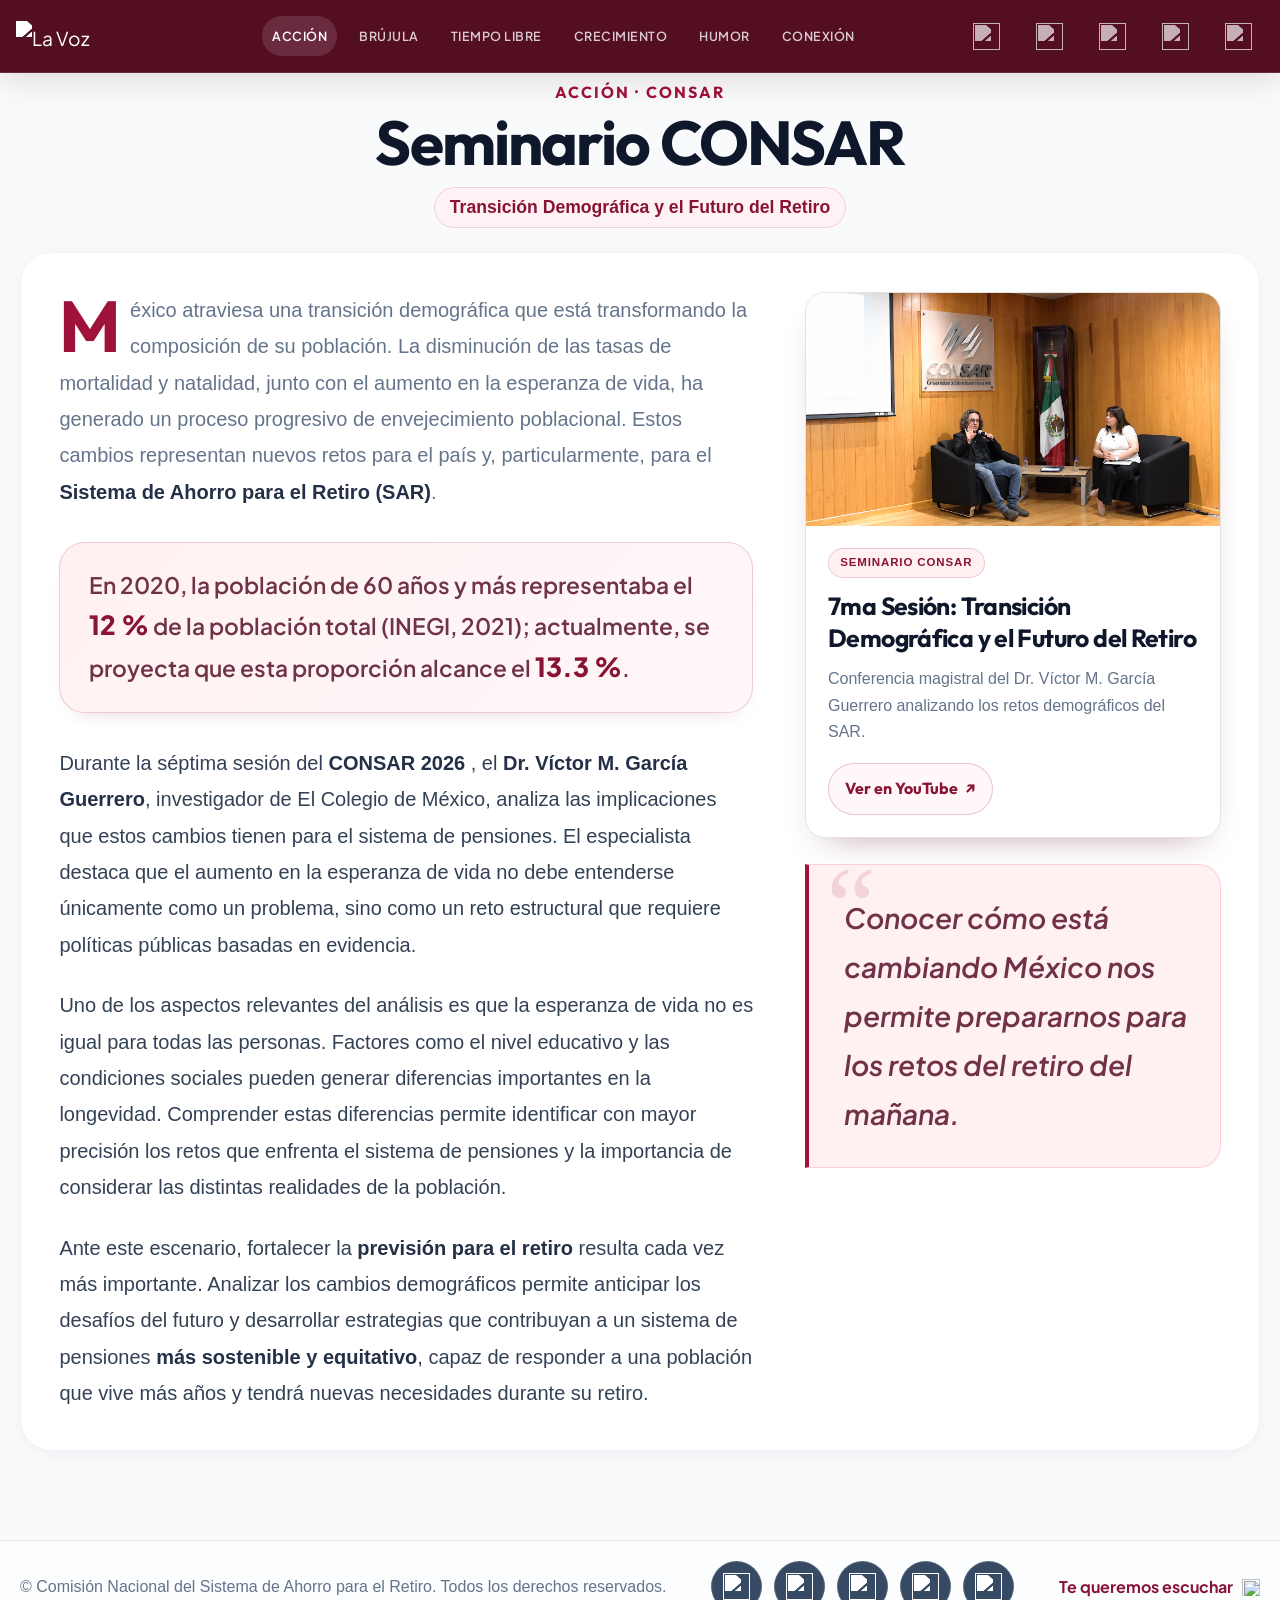
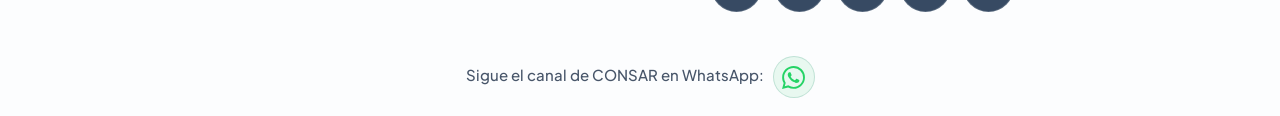
==== commit 8b861ce5: "Cambios finales del 28 de agosto" ====
--- a/accion.html
+++ b/accion.html
@@ -81,7 +81,7 @@
                 <aside class="action-aside" aria-label="Contenido destacado de CONSAR">
                     <article class="action-media-card" aria-labelledby="seminario-video-title">
                         <div class="action-media-card__video">
-                            <iframe src="https://www.youtube-nocookie.com/embed/Mvxvnb5dkEo" title="7ma Sesión del Seminario CONSAR: Transición Demográfica y el Futuro del Retiro" loading="lazy" referrerpolicy="strict-origin-when-cross-origin" allow="accelerometer; autoplay; clipboard-write; encrypted-media; gyroscope; picture-in-picture; web-share" allowfullscreen></iframe>
+                            <img src="img/seminario-consar-transicion-demografica.png" alt="Conversatorio de la séptima sesión del Seminario CONSAR sobre transición demográfica y el futuro del retiro" width="1517" height="1038">
                         </div>
                         <div class="action-media-card__content">
                             <p class="action-media-card__badge">Seminario CONSAR</p>
--- a/css/accion.css
+++ b/css/accion.css
@@ -137,7 +137,7 @@
 .action-aside { position: sticky; top: 92px; display: grid; gap: 1.6rem; min-width: 0; }
 .action-media-card { overflow: hidden; border: 1px solid var(--action-border); border-radius: 1.25rem; background: var(--action-surface); box-shadow: 0 16px 34px -20px rgba(76,5,25,.4); }
 .action-media-card__video { aspect-ratio: 16 / 9; overflow: hidden; border-radius: 1rem 1rem 0 0; background: var(--action-wine-dark); }
-.action-media-card__video iframe { display: block; width: 100%; height: 100%; border: 0; }
+.action-media-card__video img { display: block; width: 100%; height: 100%; object-fit: cover; }
 .action-media-card__content { padding: 1.4rem; }
 .action-media-card__badge { width: fit-content; margin: 0 0 .75rem; padding: .38rem .7rem; color: var(--action-wine); background: var(--action-blush); border: 1px solid rgba(159,18,57,.18); border-radius: 999px; font-size: .72rem; font-weight: 800; letter-spacing: .075em; line-height: 1.35; text-transform: uppercase; }
 .action-media-card h2 { margin: 0 0 .75rem; color: var(--action-text); font-family: "Outfit",sans-serif; font-size: 1.35rem; font-weight: 700; letter-spacing: -.025em; line-height: 1.3; }
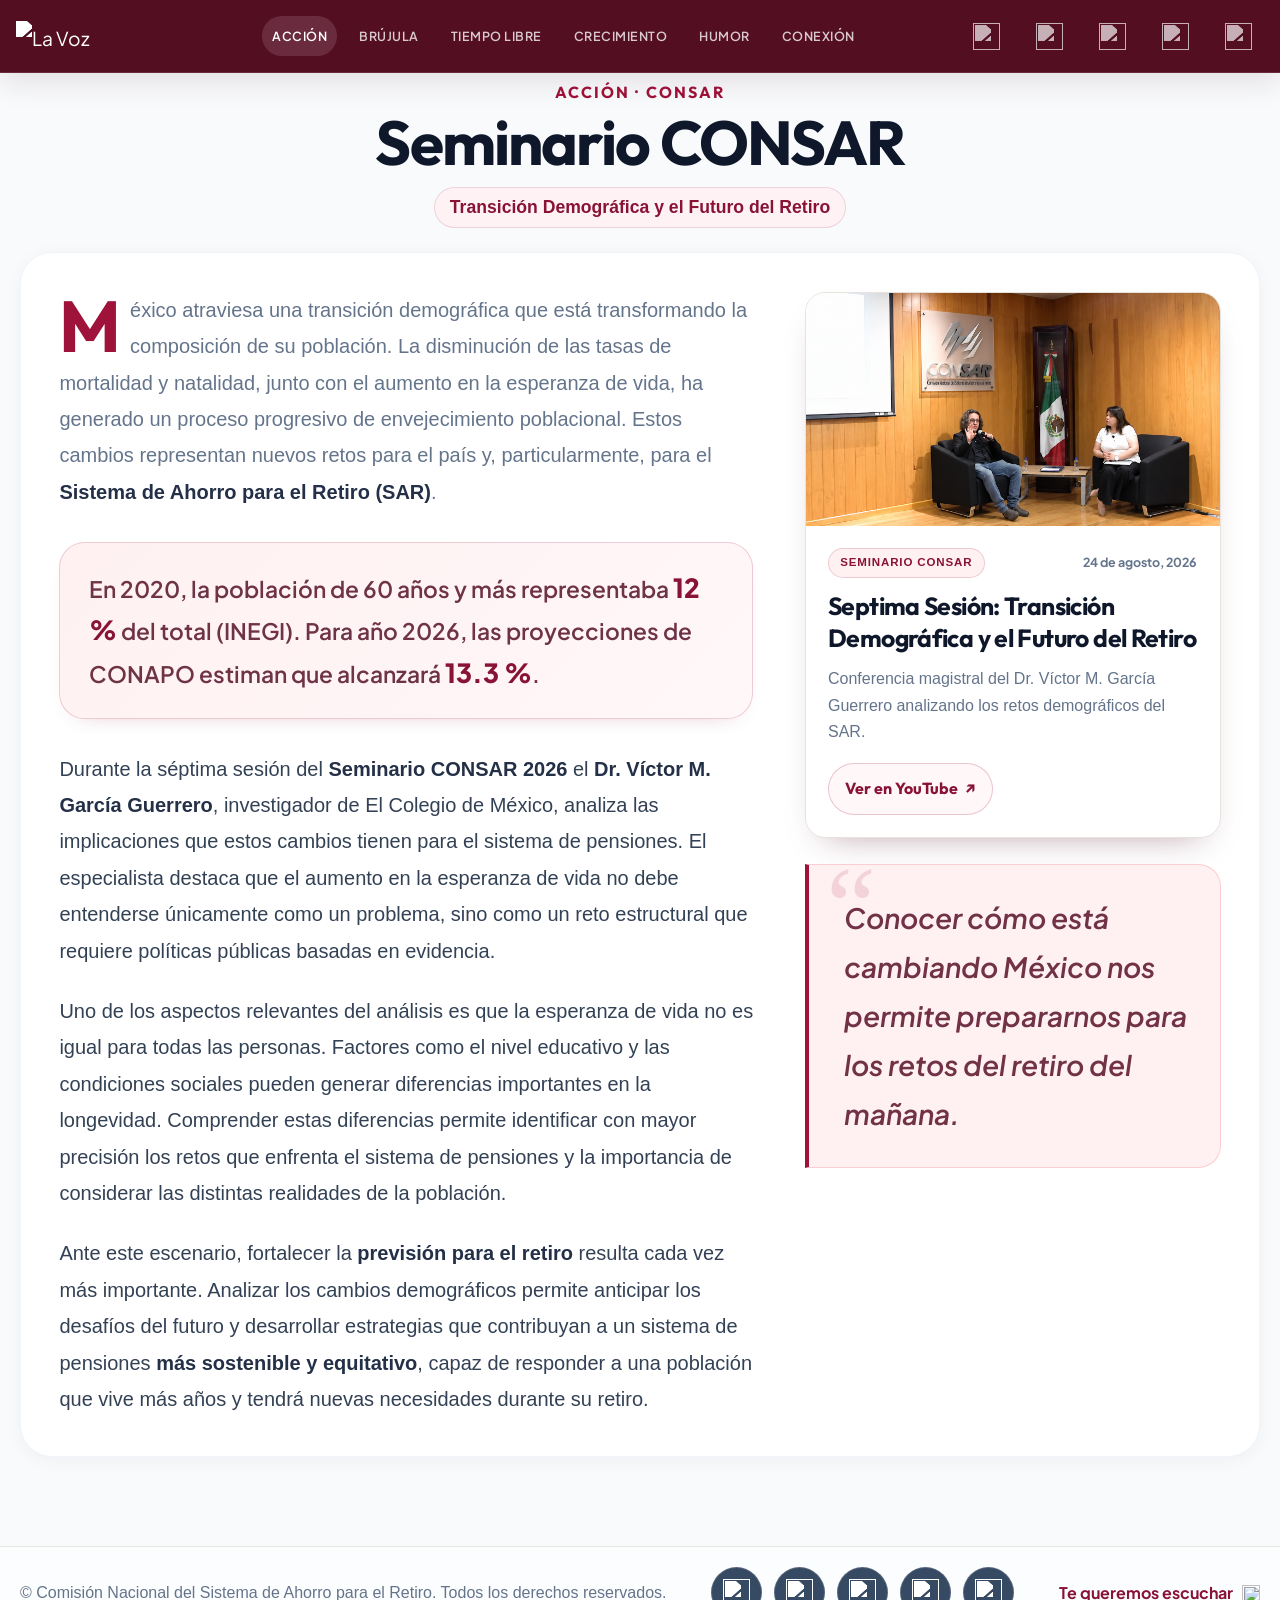
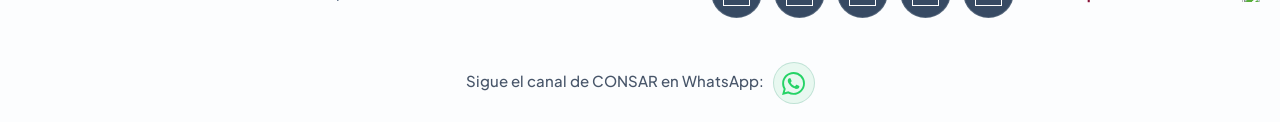
==== commit 46fa6245: "Cambios finales de septiembre" ====
--- a/accion.html
+++ b/accion.html
@@ -19,7 +19,7 @@
     <link href="https://fonts.googleapis.com/css2?family=DM+Serif+Display&amp;family=Outfit:wght@600;700;800&amp;family=Plus+Jakarta+Sans:wght@400;500;600;700;800&amp;display=swap" rel="stylesheet">
     <link rel="stylesheet" href="css/normalize.css">
     <link rel="stylesheet" href="css/style.css?v=20260825-2">
-    <link rel="stylesheet" href="css/accion.css?v=20260826-1">
+    <link rel="stylesheet" href="css/accion.css?v=20260901-1">
 </head>
 
 <body class="page-accion">
@@ -68,10 +68,10 @@
                     <p class="action-lead">México atraviesa una transición demográfica que está transformando la composición de su población. La disminución de las tasas de mortalidad y natalidad, junto con el aumento en la esperanza de vida, ha generado un proceso progresivo de envejecimiento poblacional. Estos cambios representan nuevos retos para el país y, particularmente, para el <strong>Sistema de Ahorro para el Retiro (SAR)</strong>.</p>
 
                     <aside class="action-stat" aria-label="Cifra demográfica destacada y proyección de la población mexicana de 60 años y más">
-                        <span>En 2020, la población de 60 años y más representaba el <strong class="action-stat__inline-value">12 %</strong> de la población total (INEGI, 2021); actualmente, se proyecta que esta proporción alcance el <strong class="action-stat__inline-value">13.3 %</strong>.</span>
+                        <span>En 2020, la población de 60 años y más representaba <strong class="action-stat__inline-value">12 %</strong> del total (INEGI). Para año 2026, las proyecciones de CONAPO estiman que alcanzará <strong class="action-stat__inline-value">13.3 %</strong>.</span>
                     </aside>
 
-                    <p>Durante la séptima sesión del <strong>CONSAR 2026</strong> , el <strong>Dr. Víctor M. García Guerrero</strong>, investigador de El Colegio de México, analiza las implicaciones que estos cambios tienen para el sistema de pensiones. El especialista destaca que el aumento en la esperanza de vida no debe entenderse únicamente como un problema, sino como un reto estructural que requiere políticas públicas basadas en evidencia.</p>
+                    <p>Durante la séptima sesión del <strong>Seminario CONSAR 2026</strong> el <strong>Dr. Víctor M. García Guerrero</strong>, investigador de El Colegio de México, analiza las implicaciones que estos cambios tienen para el sistema de pensiones. El especialista destaca que el aumento en la esperanza de vida no debe entenderse únicamente como un problema, sino como un reto estructural que requiere políticas públicas basadas en evidencia.</p>
 
                     <p>Uno de los aspectos relevantes del análisis es que la esperanza de vida no es igual para todas las personas. Factores como el nivel educativo y las condiciones sociales pueden generar diferencias importantes en la longevidad. Comprender estas diferencias permite identificar con mayor precisión los retos que enfrenta el sistema de pensiones y la importancia de considerar las distintas realidades de la población.</p>
 
@@ -84,8 +84,11 @@
                             <img src="img/seminario-consar-transicion-demografica.png" alt="Conversatorio de la séptima sesión del Seminario CONSAR sobre transición demográfica y el futuro del retiro" width="1517" height="1038">
                         </div>
                         <div class="action-media-card__content">
-                            <p class="action-media-card__badge">Seminario CONSAR</p>
-                            <h2 id="seminario-video-title">7ma Sesión: Transición Demográfica y el Futuro del Retiro</h2>
+                            <div class="action-media-card__meta">
+                                <p class="action-media-card__badge">Seminario CONSAR</p>
+                                <time class="action-media-card__date" datetime="2026-08-24">24 de agosto, 2026</time>
+                            </div>
+                            <h2 id="seminario-video-title">Septima Sesión: Transición Demográfica y el Futuro del Retiro</h2>
                             <p>Conferencia magistral del Dr. Víctor M. García Guerrero analizando los retos demográficos del SAR.</p>
                             <a href="https://www.youtube.com/watch?v=Mvxvnb5dkEo" target="_blank" rel="noopener noreferrer">Ver en YouTube <span aria-hidden="true">↗</span></a>
                         </div>
--- a/css/accion.css
+++ b/css/accion.css
@@ -139,7 +139,10 @@
 .action-media-card__video { aspect-ratio: 16 / 9; overflow: hidden; border-radius: 1rem 1rem 0 0; background: var(--action-wine-dark); }
 .action-media-card__video img { display: block; width: 100%; height: 100%; object-fit: cover; }
 .action-media-card__content { padding: 1.4rem; }
+.action-media-card__meta { margin-bottom: .75rem; display: flex; align-items: flex-start; justify-content: space-between; gap: .8rem; }
 .action-media-card__badge { width: fit-content; margin: 0 0 .75rem; padding: .38rem .7rem; color: var(--action-wine); background: var(--action-blush); border: 1px solid rgba(159,18,57,.18); border-radius: 999px; font-size: .72rem; font-weight: 800; letter-spacing: .075em; line-height: 1.35; text-transform: uppercase; }
+.action-media-card__meta .action-media-card__badge { margin: 0; }
+.action-media-card__date { margin-left: auto; padding-top: .38rem; color: var(--action-muted); font-size: .78rem; font-weight: 700; line-height: 1.35; white-space: nowrap; }
 .action-media-card h2 { margin: 0 0 .75rem; color: var(--action-text); font-family: "Outfit",sans-serif; font-size: 1.35rem; font-weight: 700; letter-spacing: -.025em; line-height: 1.3; }
 .action-media-card__content > p:not(.action-media-card__badge) { margin: 0 0 1.1rem; color: var(--action-muted); font-size: .94rem; line-height: 1.65; }
 .action-media-card__content > a { width: fit-content; min-height: 42px; padding: .65rem 1rem; display: inline-flex; align-items: center; justify-content: center; gap: .45rem; color: var(--action-wine); background: #fff7f8; border: 1px solid rgba(159,18,57,.22); border-radius: 999px; font-family: "Outfit",sans-serif; font-size: .88rem; font-weight: 700; text-decoration: none; transition: background-color 220ms ease, border-color 220ms ease, transform 220ms var(--action-ease); }
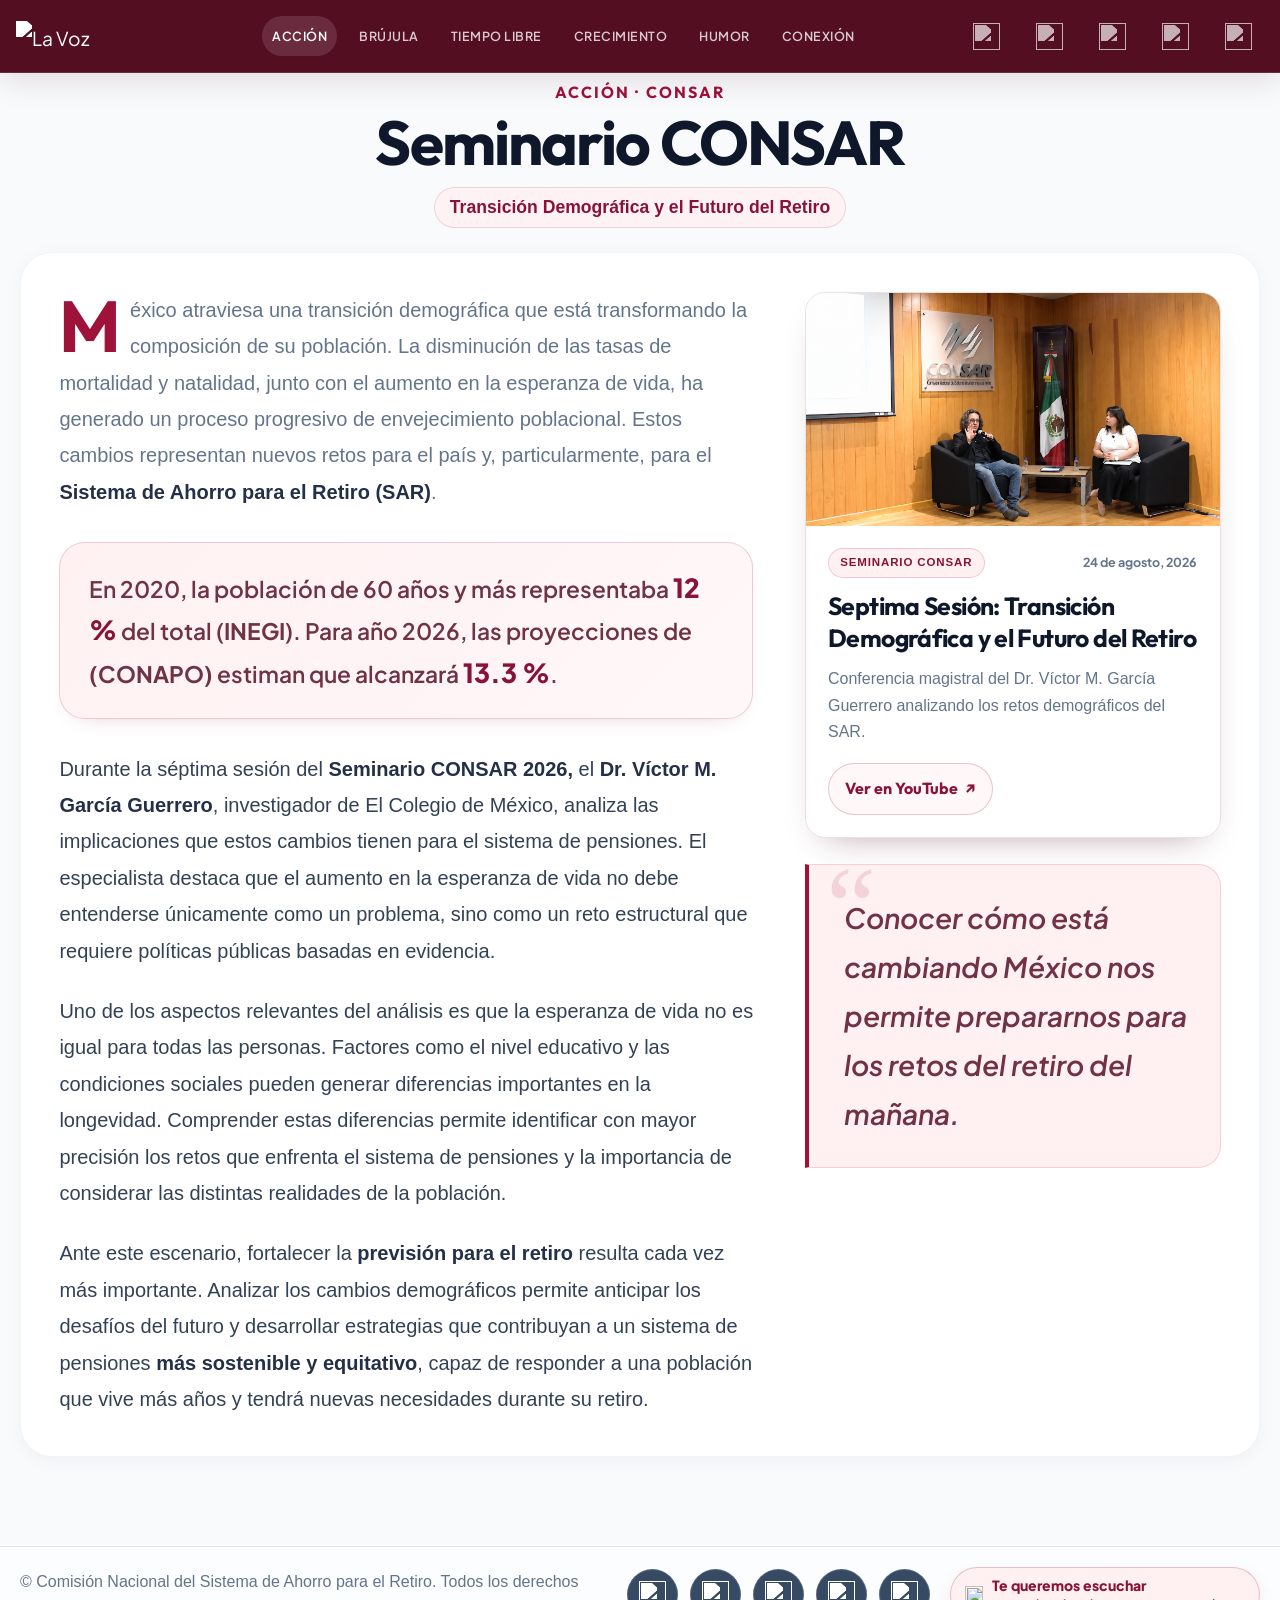
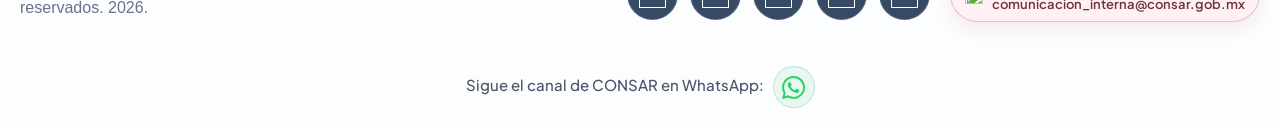
==== commit 76e71fce: "Cambios finales de septiembre" ====
--- a/accion.html
+++ b/accion.html
@@ -18,7 +18,7 @@
     <link rel="preconnect" href="https://fonts.gstatic.com" crossorigin>
     <link href="https://fonts.googleapis.com/css2?family=DM+Serif+Display&amp;family=Outfit:wght@600;700;800&amp;family=Plus+Jakarta+Sans:wght@400;500;600;700;800&amp;display=swap" rel="stylesheet">
     <link rel="stylesheet" href="css/normalize.css">
-    <link rel="stylesheet" href="css/style.css?v=20260825-2">
+    <link rel="stylesheet" href="css/style.css?v=20260901-2">
     <link rel="stylesheet" href="css/accion.css?v=20260901-1">
 </head>
 
@@ -68,10 +68,10 @@
                     <p class="action-lead">México atraviesa una transición demográfica que está transformando la composición de su población. La disminución de las tasas de mortalidad y natalidad, junto con el aumento en la esperanza de vida, ha generado un proceso progresivo de envejecimiento poblacional. Estos cambios representan nuevos retos para el país y, particularmente, para el <strong>Sistema de Ahorro para el Retiro (SAR)</strong>.</p>
 
                     <aside class="action-stat" aria-label="Cifra demográfica destacada y proyección de la población mexicana de 60 años y más">
-                        <span>En 2020, la población de 60 años y más representaba <strong class="action-stat__inline-value">12 %</strong> del total (INEGI). Para año 2026, las proyecciones de CONAPO estiman que alcanzará <strong class="action-stat__inline-value">13.3 %</strong>.</span>
+                        <span>En 2020, la población de 60 años y más representaba <strong class="action-stat__inline-value">12 %</strong> del total (<b>INEGI</b>). Para año 2026, las proyecciones de <b>(CONAPO)</b> estiman que alcanzará <strong class="action-stat__inline-value">13.3 %</strong>.</span>
                     </aside>
 
-                    <p>Durante la séptima sesión del <strong>Seminario CONSAR 2026</strong> el <strong>Dr. Víctor M. García Guerrero</strong>, investigador de El Colegio de México, analiza las implicaciones que estos cambios tienen para el sistema de pensiones. El especialista destaca que el aumento en la esperanza de vida no debe entenderse únicamente como un problema, sino como un reto estructural que requiere políticas públicas basadas en evidencia.</p>
+                    <p>Durante la séptima sesión del <strong>Seminario CONSAR 2026,</strong> el <strong>Dr. Víctor M. García Guerrero</strong>, investigador de El Colegio de México, analiza las implicaciones que estos cambios tienen para el sistema de pensiones. El especialista destaca que el aumento en la esperanza de vida no debe entenderse únicamente como un problema, sino como un reto estructural que requiere políticas públicas basadas en evidencia.</p>
 
                     <p>Uno de los aspectos relevantes del análisis es que la esperanza de vida no es igual para todas las personas. Factores como el nivel educativo y las condiciones sociales pueden generar diferencias importantes en la longevidad. Comprender estas diferencias permite identificar con mayor precisión los retos que enfrenta el sistema de pensiones y la importancia de considerar las distintas realidades de la población.</p>
 
@@ -105,7 +105,7 @@
 
     <footer class="footer">
         <div class="footer__inner">
-            <p class="footer__texto2">© Comisión Nacional del Sistema de Ahorro para el Retiro. Todos los derechos reservados.</p>
+            <p class="footer__texto2">© Comisión Nacional del Sistema de Ahorro para el Retiro. Todos los derechos reservados. 2026.</p>
             <div class="footer-socials" role="group" aria-label="Redes sociales de CONSAR">
                 <a href="https://www.facebook.com/ConsarMexico/?locale=es_LA" target="_blank" rel="noopener noreferrer" aria-label="Facebook de CONSAR"><img src="img/icons/facebook.svg" alt=""></a>
                 <a href="https://x.com/consar_mx?lang=es" target="_blank" rel="noopener noreferrer" aria-label="X de CONSAR"><img src="img/icons/twitterX.svg" alt=""></a>
@@ -113,7 +113,7 @@
                 <a href="https://www.youtube.com/user/CONSARMexico" target="_blank" rel="noopener noreferrer" aria-label="YouTube de CONSAR"><img src="img/icons/youtube.svg" alt=""></a>
                 <a href="https://www.tiktok.com/@consar_mx" target="_blank" rel="noopener noreferrer" aria-label="TikTok de CONSAR"><img src="img/icons/tiktok.svg" alt=""></a>
             </div>
-            <a class="footer__contact" href="mailto:comunicacion_interna@consar.gob.mx"><span>Te queremos escuchar</span><img class="icon--sobre" src="img/icons/sobre.svg" alt="" width="32" height="32"></a>
+            <a class="footer__contact" href="mailto:comunicacion_interna@consar.gob.mx" aria-label="Enviar correo a comunicacion_interna@consar.gob.mx"><img class="icon--sobre" src="img/icons/sobre.svg" alt="" width="32" height="32"><span class="footer__contact-copy"><strong>Te queremos escuchar</strong><span>comunicacion_interna@consar.gob.mx</span></span></a>
         </div>
         <p class="footer__whatsapp-row">Sigue el canal de CONSAR en WhatsApp: <a href="https://whatsapp.com/channel/0029VbD3v7bCsU9HXTioib1q" target="_blank" rel="noopener noreferrer" aria-label="Abrir canal de CONSAR en WhatsApp"><img src="img/icons/whatsapp.svg" alt="" aria-hidden="true"></a></p>
     </footer>
--- a/css/style.css
+++ b/css/style.css
@@ -770,16 +770,29 @@
 
 .footer .footer__contact {
     display: inline-flex !important;
+    flex: 0 0 auto !important;
     align-items: center !important;
     gap: 9px !important;
+    max-width: 100% !important;
+    padding: 9px 14px !important;
     font-family: "Plus Jakarta Sans", sans-serif !important;
     font-size: 16px !important;
     font-weight: 700 !important;
-    line-height: 1.6 !important;
+    line-height: 1.25 !important;
     color: #881337 !important;
-    white-space: nowrap !important;
+    background: #fff1f2 !important;
+    border: 1px solid rgb(136 19 55 / 22%) !important;
+    border-radius: 999px !important;
+    box-shadow: 0 7px 18px rgb(136 19 55 / 8%) !important;
+    white-space: normal !important;
     text-decoration: none !important;
-}
+    transition: background-color .2s ease, border-color .2s ease, box-shadow .2s ease, transform .2s ease !important;
+}
+
+.footer .footer__contact-copy { min-width: 0; display: grid; gap: 2px; text-align: left; }
+.footer .footer__contact-copy strong { color: #881337; font-size: 14px; font-weight: 800; line-height: 1.2; }
+.footer .footer__contact-copy span { color: #6f3347; font-size: 13px; font-weight: 600; line-height: 1.25; white-space: nowrap; }
+.footer .footer__contact:hover, .footer .footer__contact:focus-visible { background: #ffe4e6 !important; border-color: rgb(136 19 55 / 38%) !important; box-shadow: 0 10px 22px rgb(136 19 55 / 14%) !important; transform: translateY(-2px); }
 
 .footer .footer-socials {
     gap: 12px !important;
@@ -839,7 +852,7 @@
     transform: translateY(-2px);
 }
 
-@media (max-width: 860px) {
+@media (max-width: 1100px) {
     .footer .footer__inner {
         width: min(calc(100% - 20px), 1240px) !important;
         min-height: 112px !important;
@@ -854,3 +867,8 @@
         font-size: 14px;
     }
 }
+
+@media (max-width: 420px) {
+    .footer .footer__contact { width: 100%; justify-content: center; padding-inline: 10px !important; }
+    .footer .footer__contact-copy span { font-size: clamp(10px, 3.5vw, 12px); }
+}
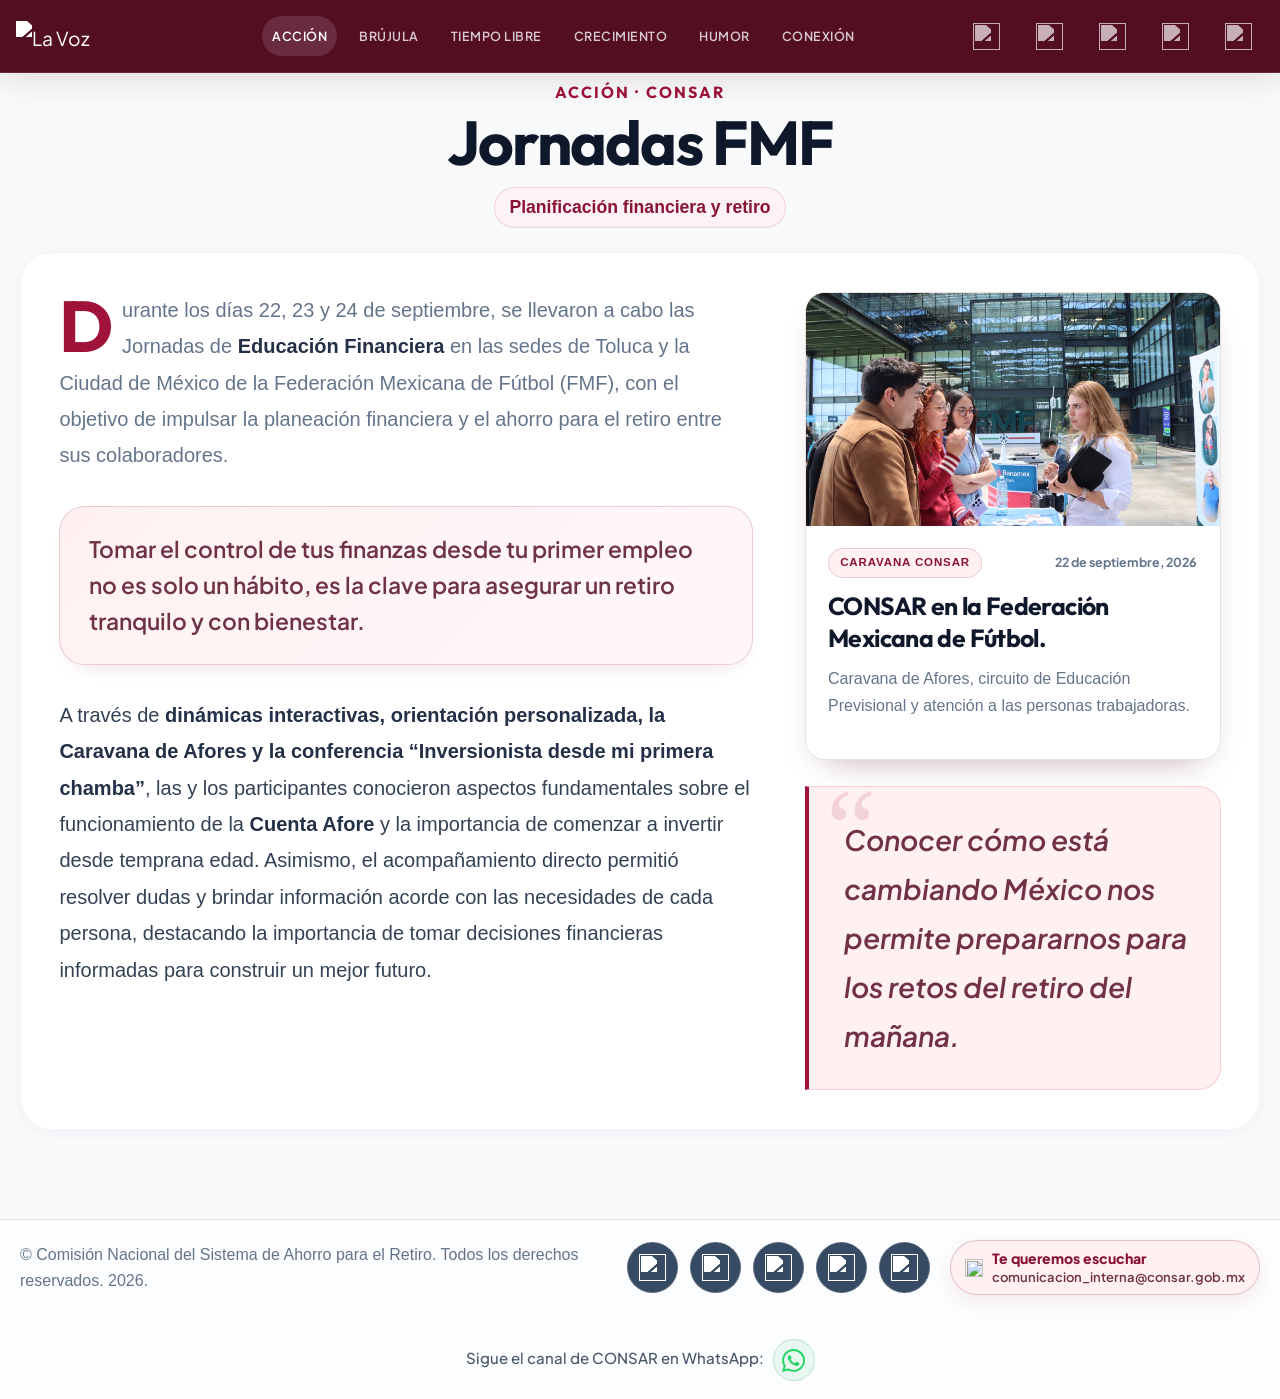
==== commit 5dfed1e8: "feat: actualizar contenidos e imágenes de octubre" ====
--- a/accion.html
+++ b/accion.html
@@ -10,7 +10,7 @@
     </script>
     <meta charset="utf-8">
     <meta name="viewport" content="width=device-width, initial-scale=1">
-    <meta name="description" content="Seminario CONSAR.">
+    <meta name="description" content="Jornadas FMF.">
     <meta name="theme-color" content="#4c0519">
     <title>La Voz | Acción</title>
     <link rel="icon" href="img/favicon_la_voz.webp" type="image/webp">
@@ -19,7 +19,7 @@
     <link href="https://fonts.googleapis.com/css2?family=DM+Serif+Display&amp;family=Outfit:wght@600;700;800&amp;family=Plus+Jakarta+Sans:wght@400;500;600;700;800&amp;display=swap" rel="stylesheet">
     <link rel="stylesheet" href="css/normalize.css">
     <link rel="stylesheet" href="css/style.css?v=20260901-2">
-    <link rel="stylesheet" href="css/accion.css?v=20260901-1">
+    <link rel="stylesheet" href="css/accion.css?v=20260902-1">
 </head>
 
 <body class="page-accion">
@@ -58,24 +58,20 @@
         <article class="action-article" id="action-article" aria-labelledby="action-title">
             <header class="action-article__header">
                 <p class="action-kicker">Acción · CONSAR</p>
-                <h1 id="action-title" style="font-size: clamp(44px, 6vw, 62px);">Seminario CONSAR</h1>
-                <p class="action-deck">Transición Demográfica y el Futuro del Retiro</p>
+                <h1 id="action-title" style="font-size: clamp(44px, 6vw, 62px);">Jornadas FMF</h1>
+                <p class="action-deck">Planificación financiera y retiro</p>
             </header>
 
             <div class="action-card">
             <div class="action-layout">
                 <div class="action-copy">
-                    <p class="action-lead">México atraviesa una transición demográfica que está transformando la composición de su población. La disminución de las tasas de mortalidad y natalidad, junto con el aumento en la esperanza de vida, ha generado un proceso progresivo de envejecimiento poblacional. Estos cambios representan nuevos retos para el país y, particularmente, para el <strong>Sistema de Ahorro para el Retiro (SAR)</strong>.</p>
+                    <p class="action-lead">Durante los días 22, 23 y 24 de septiembre, se llevaron a cabo las Jornadas de  <strong>Educación Financiera</strong>  en las sedes de Toluca y la Ciudad de México de la Federación Mexicana de Fútbol (FMF), con el objetivo de impulsar la planeación financiera y el ahorro para el retiro entre sus colaboradores.</p>
 
                     <aside class="action-stat" aria-label="Cifra demográfica destacada y proyección de la población mexicana de 60 años y más">
-                        <span>En 2020, la población de 60 años y más representaba <strong class="action-stat__inline-value">12 %</strong> del total (<b>INEGI</b>). Para año 2026, las proyecciones de <b>(CONAPO)</b> estiman que alcanzará <strong class="action-stat__inline-value">13.3 %</strong>.</span>
+                        <span>Tomar el control de tus finanzas desde tu primer empleo no es solo un hábito, es la clave para asegurar un retiro tranquilo y con bienestar.</span>
                     </aside>
 
-                    <p>Durante la séptima sesión del <strong>Seminario CONSAR 2026,</strong> el <strong>Dr. Víctor M. García Guerrero</strong>, investigador de El Colegio de México, analiza las implicaciones que estos cambios tienen para el sistema de pensiones. El especialista destaca que el aumento en la esperanza de vida no debe entenderse únicamente como un problema, sino como un reto estructural que requiere políticas públicas basadas en evidencia.</p>
-
-                    <p>Uno de los aspectos relevantes del análisis es que la esperanza de vida no es igual para todas las personas. Factores como el nivel educativo y las condiciones sociales pueden generar diferencias importantes en la longevidad. Comprender estas diferencias permite identificar con mayor precisión los retos que enfrenta el sistema de pensiones y la importancia de considerar las distintas realidades de la población.</p>
-
-                    <p>Ante este escenario, fortalecer la <strong>previsión para el retiro</strong> resulta cada vez más importante. Analizar los cambios demográficos permite anticipar los desafíos del futuro y desarrollar estrategias que contribuyan a un sistema de pensiones <strong>más sostenible y equitativo</strong>, capaz de responder a una población que vive más años y tendrá nuevas necesidades durante su retiro.</p>
+                    <p>A través de <strong>dinámicas interactivas, orientación personalizada, la Caravana de Afores y la conferencia “Inversionista desde mi primera chamba”</strong>, las y los participantes conocieron aspectos fundamentales sobre el funcionamiento de la <strong>Cuenta Afore</strong> y la importancia de comenzar a invertir desde temprana edad. Asimismo, el acompañamiento directo permitió resolver dudas y brindar información acorde con las necesidades de cada persona, destacando la importancia de tomar decisiones financieras informadas para construir un mejor futuro.</p>
                 </div>
 
                 <aside class="action-aside" aria-label="Contenido destacado de CONSAR">
@@ -85,12 +81,12 @@
                         </div>
                         <div class="action-media-card__content">
                             <div class="action-media-card__meta">
-                                <p class="action-media-card__badge">Seminario CONSAR</p>
-                                <time class="action-media-card__date" datetime="2026-08-24">24 de agosto, 2026</time>
+                                <p class="action-media-card__badge">Caravana CONSAR</p>
+                                <time class="action-media-card__date" datetime="2026-08-24">22 de septiembre, 2026</time>
                             </div>
-                            <h2 id="seminario-video-title">Septima Sesión: Transición Demográfica y el Futuro del Retiro</h2>
-                            <p>Conferencia magistral del Dr. Víctor M. García Guerrero analizando los retos demográficos del SAR.</p>
-                            <a href="https://www.youtube.com/watch?v=Mvxvnb5dkEo" target="_blank" rel="noopener noreferrer">Ver en YouTube <span aria-hidden="true">↗</span></a>
+                            <h2 id="seminario-video-title">CONSAR en la Federación Mexicana de Fútbol.</h2>
+                            <p>Caravana de Afores, circuito de Educación Previsional y atención a las personas trabajadoras.</p>
+
                         </div>
                     </article>
                     <blockquote class="action-summary">
--- a/css/accion.css
+++ b/css/accion.css
@@ -169,10 +169,11 @@
   .header { min-height: 64px; height: 64px; }
   .header__container { position: relative; width: calc(100% - 24px); display: flex; flex-direction: row; justify-content: space-between; }
   .header__logo--img { width: 128px; height: auto; }
-  .hamburger { display: block; }
+  .hamburger { position: static; flex: 0 0 44px; width: 44px; height: 44px; display: flex; flex-direction: column; align-items: center; justify-content: center; }
+  .hamburger span { display: block; width: 19px; height: 2px; margin: 2px auto; border-radius: 2px; background: currentColor; }
   .navegacion { position: absolute; top: calc(100% + 1px); right: 0; left: 0; display: grid; max-height: 0; margin: 0; padding: 0 1rem; overflow: hidden; background: rgba(76,5,25,.985); opacity: 0; transition: max-height 300ms var(--action-ease), opacity 200ms ease, padding 300ms var(--action-ease); }
-  .navegacion.is-open, .navegacion.navegacion--visible, .navegacion.navegacion--active { max-height: 480px; padding-block: .75rem 1rem; opacity: 1; visibility: visible; }
-  .navegacion__enlace { justify-content: center; min-height: 42px; }
+  .navegacion.is-open, .navegacion.navegacion--visible, .navegacion.navegacion--active { max-height: calc(100vh - 64px); max-height: calc(100dvh - 64px); padding-block: .75rem 1rem; overflow-y: auto; overscroll-behavior: contain; opacity: 1; visibility: visible; }
+  .navegacion__enlace { justify-content: center; min-height: 44px; }
   .action-layout { grid-template-columns: 1fr; }
   .action-aside { position: static; width: min(100%, 560px); margin-inline: auto; }
 }
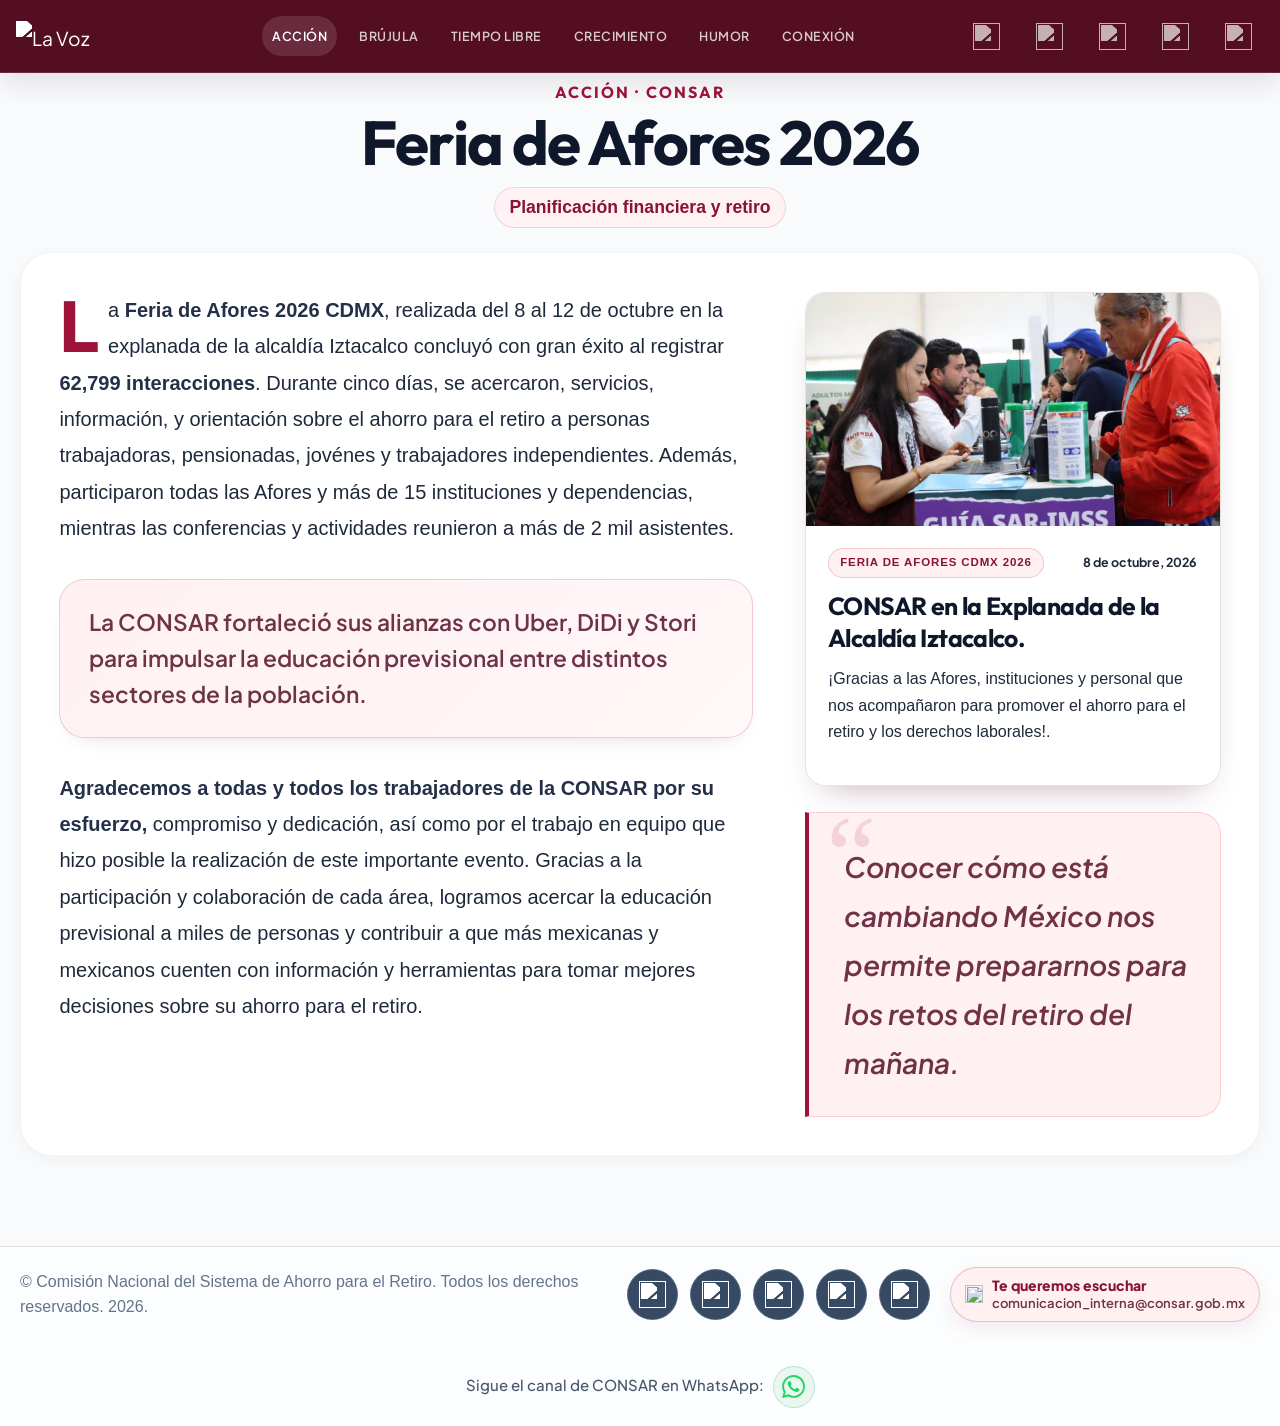
==== commit 7c8159f7: "Actualización edición Noviembre 2026: Acción, Inicio, Crecimiento, Tiempo Libre y Humor" ====
--- a/accion.html
+++ b/accion.html
@@ -19,7 +19,7 @@
     <link href="https://fonts.googleapis.com/css2?family=DM+Serif+Display&amp;family=Outfit:wght@600;700;800&amp;family=Plus+Jakarta+Sans:wght@400;500;600;700;800&amp;display=swap" rel="stylesheet">
     <link rel="stylesheet" href="css/normalize.css">
     <link rel="stylesheet" href="css/style.css?v=20260901-2">
-    <link rel="stylesheet" href="css/accion.css?v=20260902-1">
+    <link rel="stylesheet" href="css/accion.css?v=20261027-1">
 </head>
 
 <body class="page-accion">
@@ -58,34 +58,34 @@
         <article class="action-article" id="action-article" aria-labelledby="action-title">
             <header class="action-article__header">
                 <p class="action-kicker">Acción · CONSAR</p>
-                <h1 id="action-title" style="font-size: clamp(44px, 6vw, 62px);">Jornadas FMF</h1>
+                <h1 id="action-title" style="font-size: clamp(44px, 6vw, 62px);">Feria de Afores 2026</h1>
                 <p class="action-deck">Planificación financiera y retiro</p>
             </header>
 
             <div class="action-card">
             <div class="action-layout">
                 <div class="action-copy">
-                    <p class="action-lead">Durante los días 22, 23 y 24 de septiembre, se llevaron a cabo las Jornadas de  <strong>Educación Financiera</strong>  en las sedes de Toluca y la Ciudad de México de la Federación Mexicana de Fútbol (FMF), con el objetivo de impulsar la planeación financiera y el ahorro para el retiro entre sus colaboradores.</p>
+                    <p class="action-lead">La <strong>Feria de Afores 2026 CDMX</strong>, realizada del 8 al 12 de octubre  en la explanada de la alcaldía Iztacalco concluyó con gran éxito al registrar <strong>62,799 interacciones</strong>. Durante cinco días, se acercaron, servicios, información, y orientación sobre el ahorro para el retiro a personas trabajadoras, pensionadas, jovénes y trabajadores independientes. Además, participaron todas las Afores y más de 15 instituciones y dependencias, mientras las conferencias y actividades reunieron a más de 2 mil asistentes.</p>
 
                     <aside class="action-stat" aria-label="Cifra demográfica destacada y proyección de la población mexicana de 60 años y más">
-                        <span>Tomar el control de tus finanzas desde tu primer empleo no es solo un hábito, es la clave para asegurar un retiro tranquilo y con bienestar.</span>
+                        <span>La CONSAR fortaleció sus alianzas con Uber, DiDi y Stori para impulsar la educación previsional entre distintos sectores de la población.</span>
                     </aside>
 
-                    <p>A través de <strong>dinámicas interactivas, orientación personalizada, la Caravana de Afores y la conferencia “Inversionista desde mi primera chamba”</strong>, las y los participantes conocieron aspectos fundamentales sobre el funcionamiento de la <strong>Cuenta Afore</strong> y la importancia de comenzar a invertir desde temprana edad. Asimismo, el acompañamiento directo permitió resolver dudas y brindar información acorde con las necesidades de cada persona, destacando la importancia de tomar decisiones financieras informadas para construir un mejor futuro.</p>
+                    <p><strong>Agradecemos a todas y todos los trabajadores de la CONSAR por su esfuerzo,</strong> compromiso y dedicación, así como por el trabajo en equipo que hizo posible la realización de este importante evento. Gracias a la participación y colaboración de cada área, logramos acercar la educación previsional a miles de personas y contribuir a que más mexicanas y mexicanos cuenten con información y herramientas para tomar mejores decisiones sobre su ahorro para el retiro.</p>
                 </div>
 
                 <aside class="action-aside" aria-label="Contenido destacado de CONSAR">
                     <article class="action-media-card" aria-labelledby="seminario-video-title">
                         <div class="action-media-card__video">
-                            <img src="img/seminario-consar-transicion-demografica.png" alt="Conversatorio de la séptima sesión del Seminario CONSAR sobre transición demográfica y el futuro del retiro" width="1517" height="1038">
+                            <img src="img/feria-afores-cdmx-2026.jpg" alt="Conversatorio de la séptima sesión del Seminario CONSAR sobre transición demográfica y el futuro del retiro" width="1517" height="1038">
                         </div>
                         <div class="action-media-card__content">
                             <div class="action-media-card__meta">
-                                <p class="action-media-card__badge">Caravana CONSAR</p>
-                                <time class="action-media-card__date" datetime="2026-08-24">22 de septiembre, 2026</time>
+                                <p class="action-media-card__badge">Feria de Afores CDMX 2026</p>
+                                <time class="action-media-card__date" datetime="2026-08-24">8 de octubre, 2026</time>
                             </div>
-                            <h2 id="seminario-video-title">CONSAR en la Federación Mexicana de Fútbol.</h2>
-                            <p>Caravana de Afores, circuito de Educación Previsional y atención a las personas trabajadoras.</p>
+                            <h2 id="seminario-video-title">CONSAR en la Explanada de la Alcaldía Iztacalco.</h2>
+                            <p>¡Gracias a las Afores, instituciones y personal que nos acompañaron para promover el ahorro para el retiro y los derechos laborales!.</p>
 
                         </div>
                     </article>
--- a/css/accion.css
+++ b/css/accion.css
@@ -4,8 +4,8 @@
   --action-bg: #f8fafc;
   --action-surface: #fff;
   --action-text: #0f172a;
-  --action-body: #334155;
-  --action-muted: #64748b;
+  --action-body: #1e293b;
+  --action-muted: #1e293b;
   --action-wine-dark: #4c0519;
   --action-wine: #881337;
   --action-wine-light: #9f1239;
